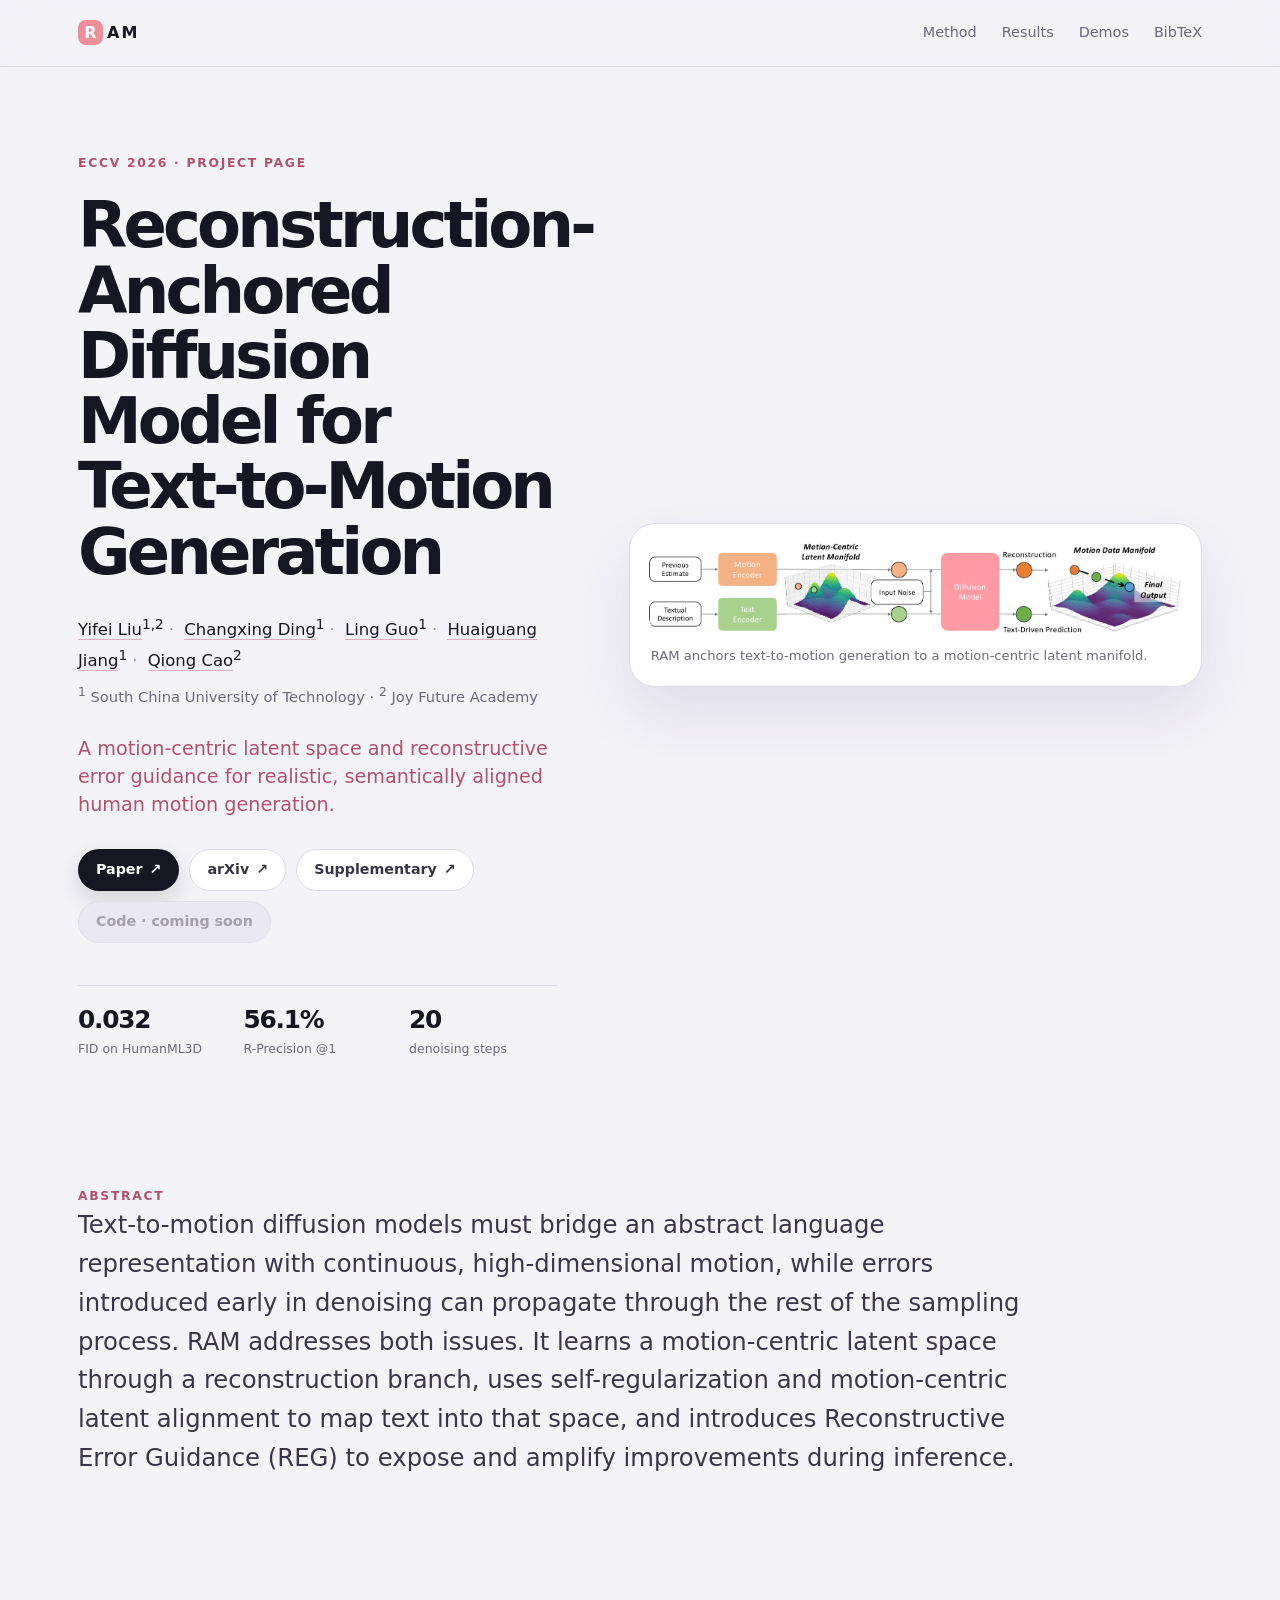
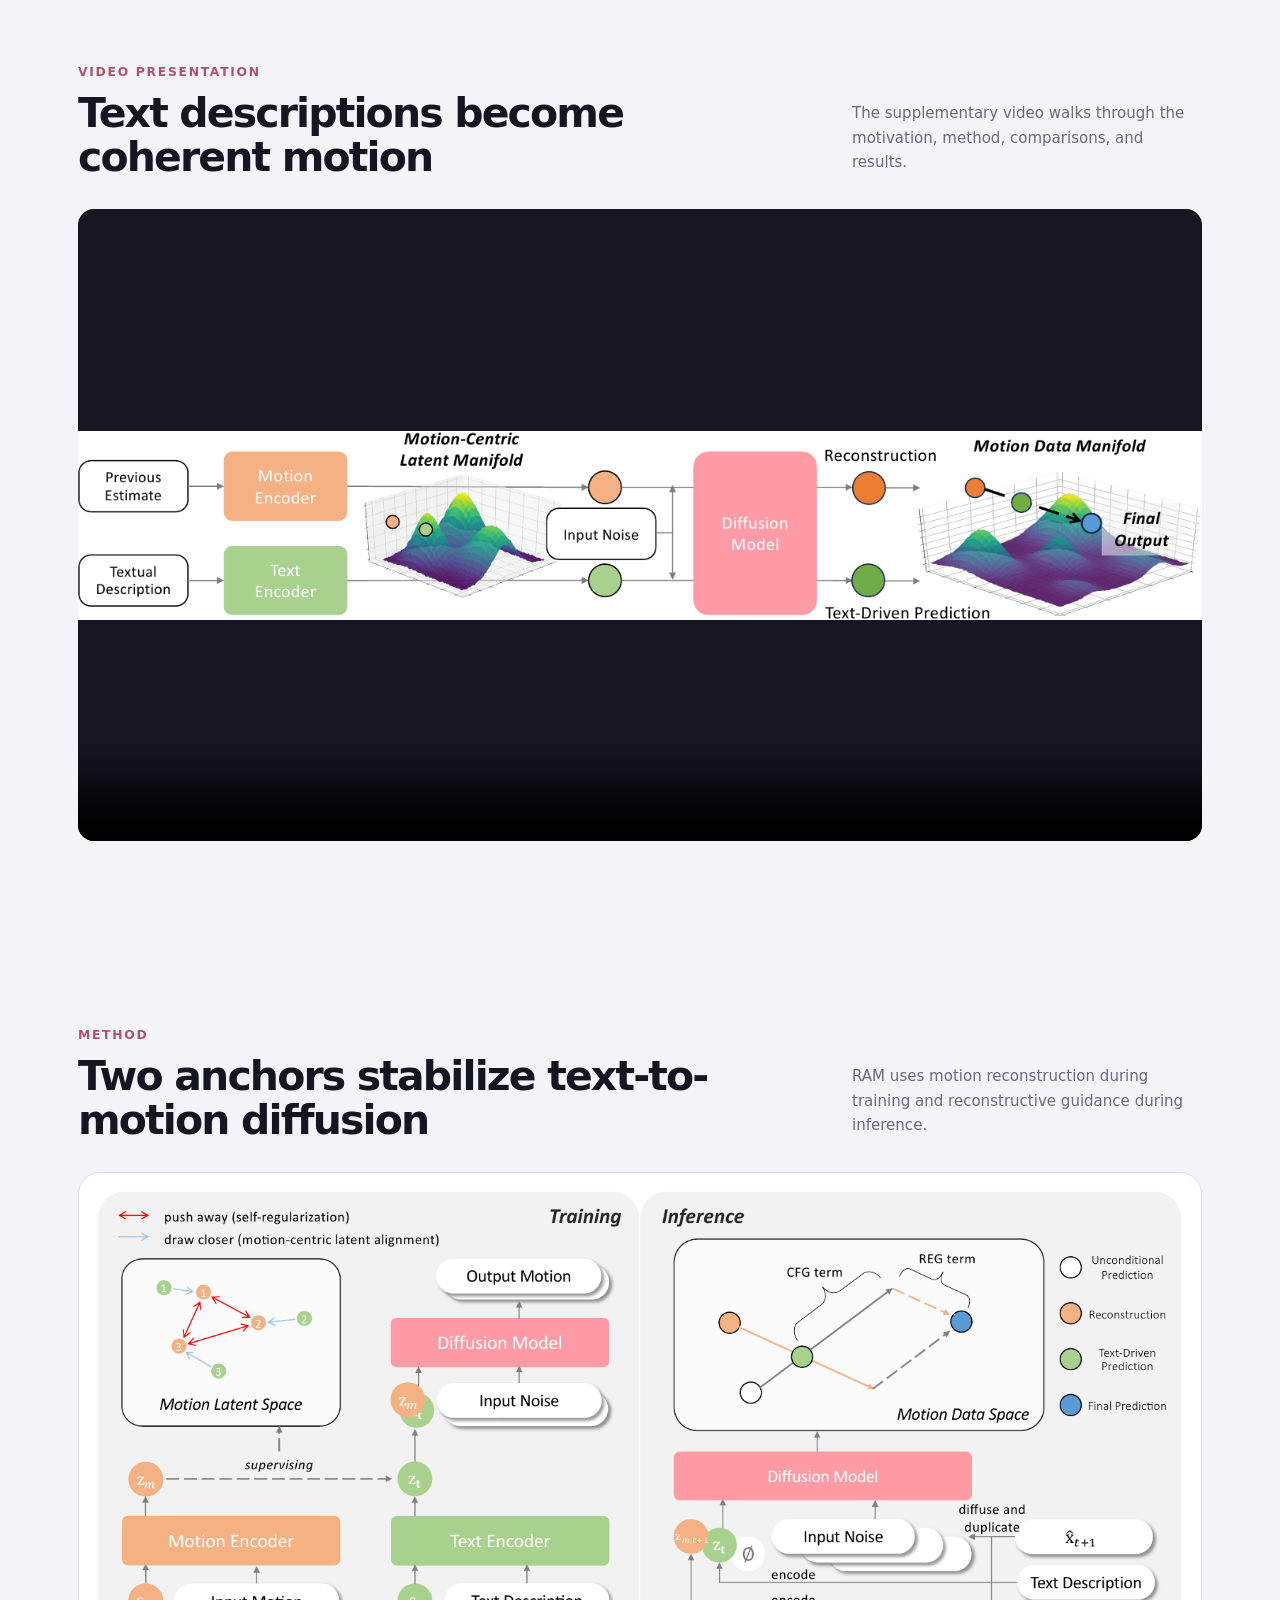
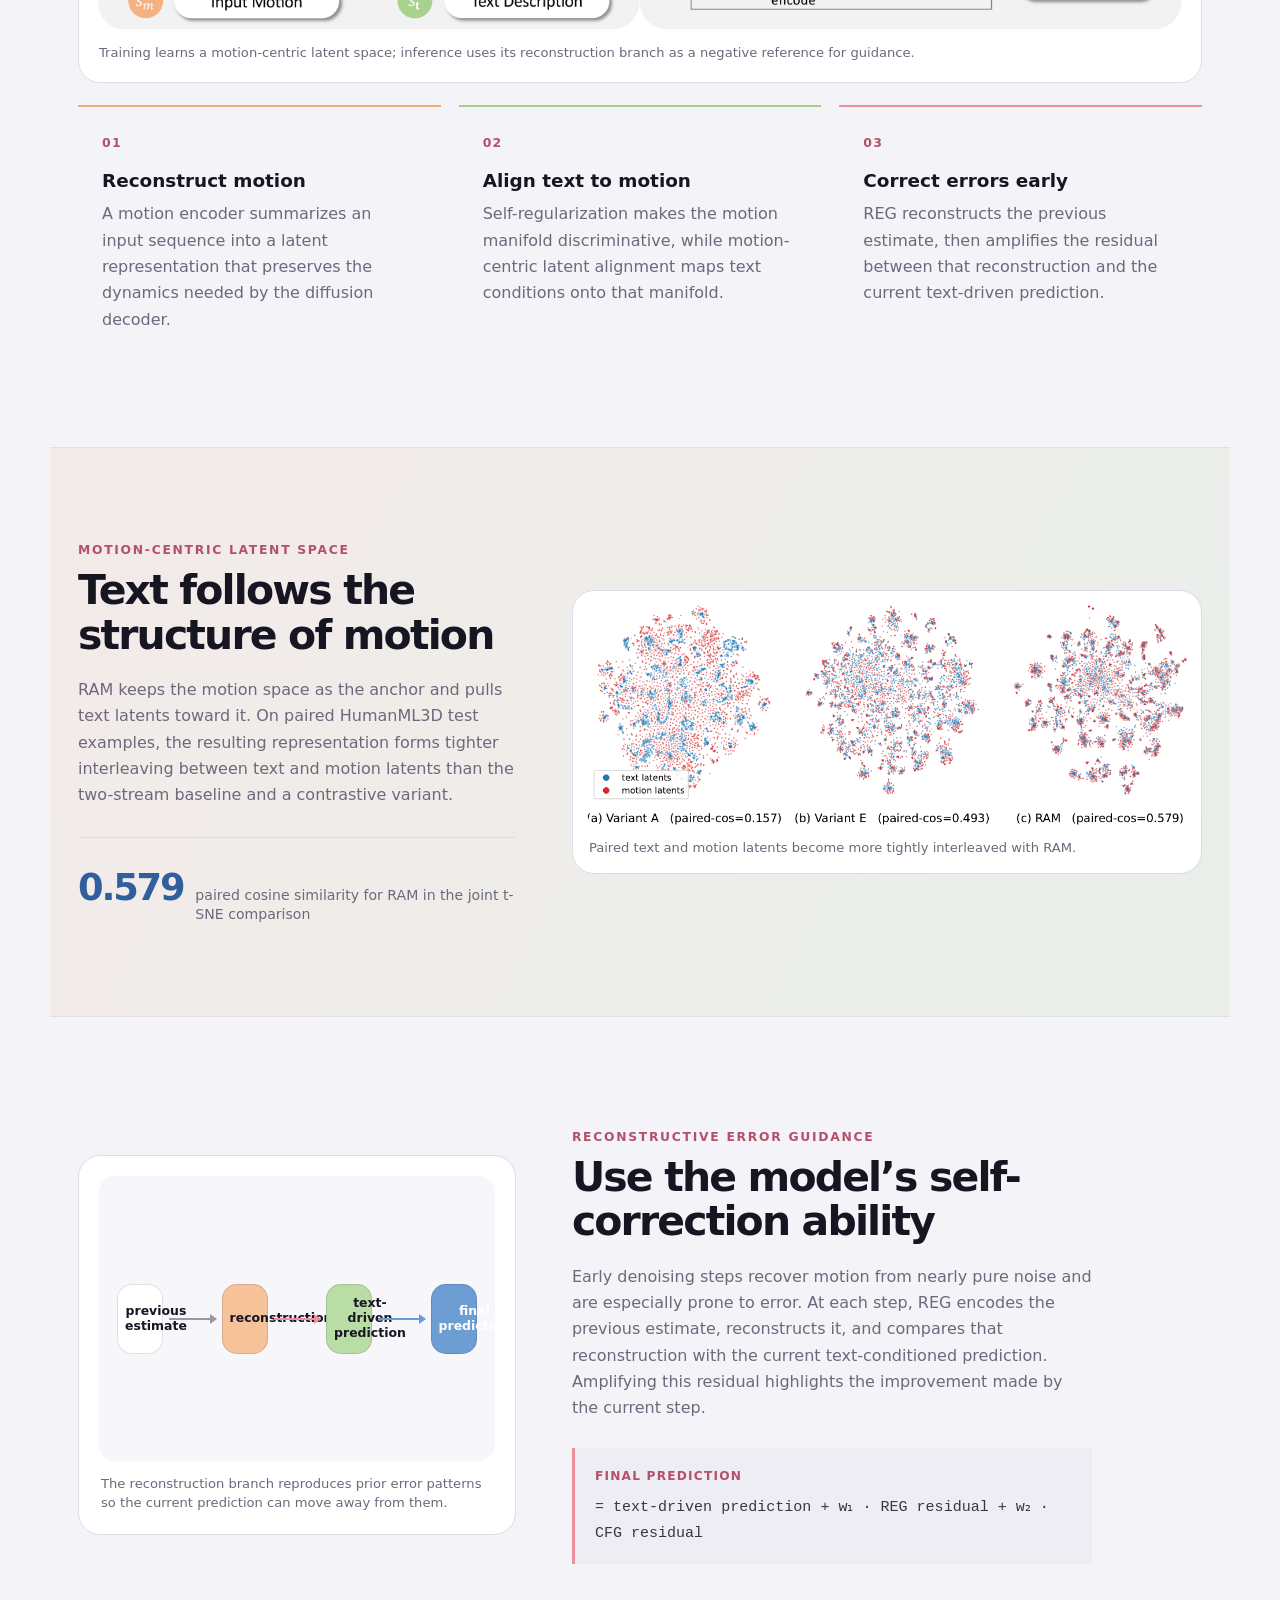
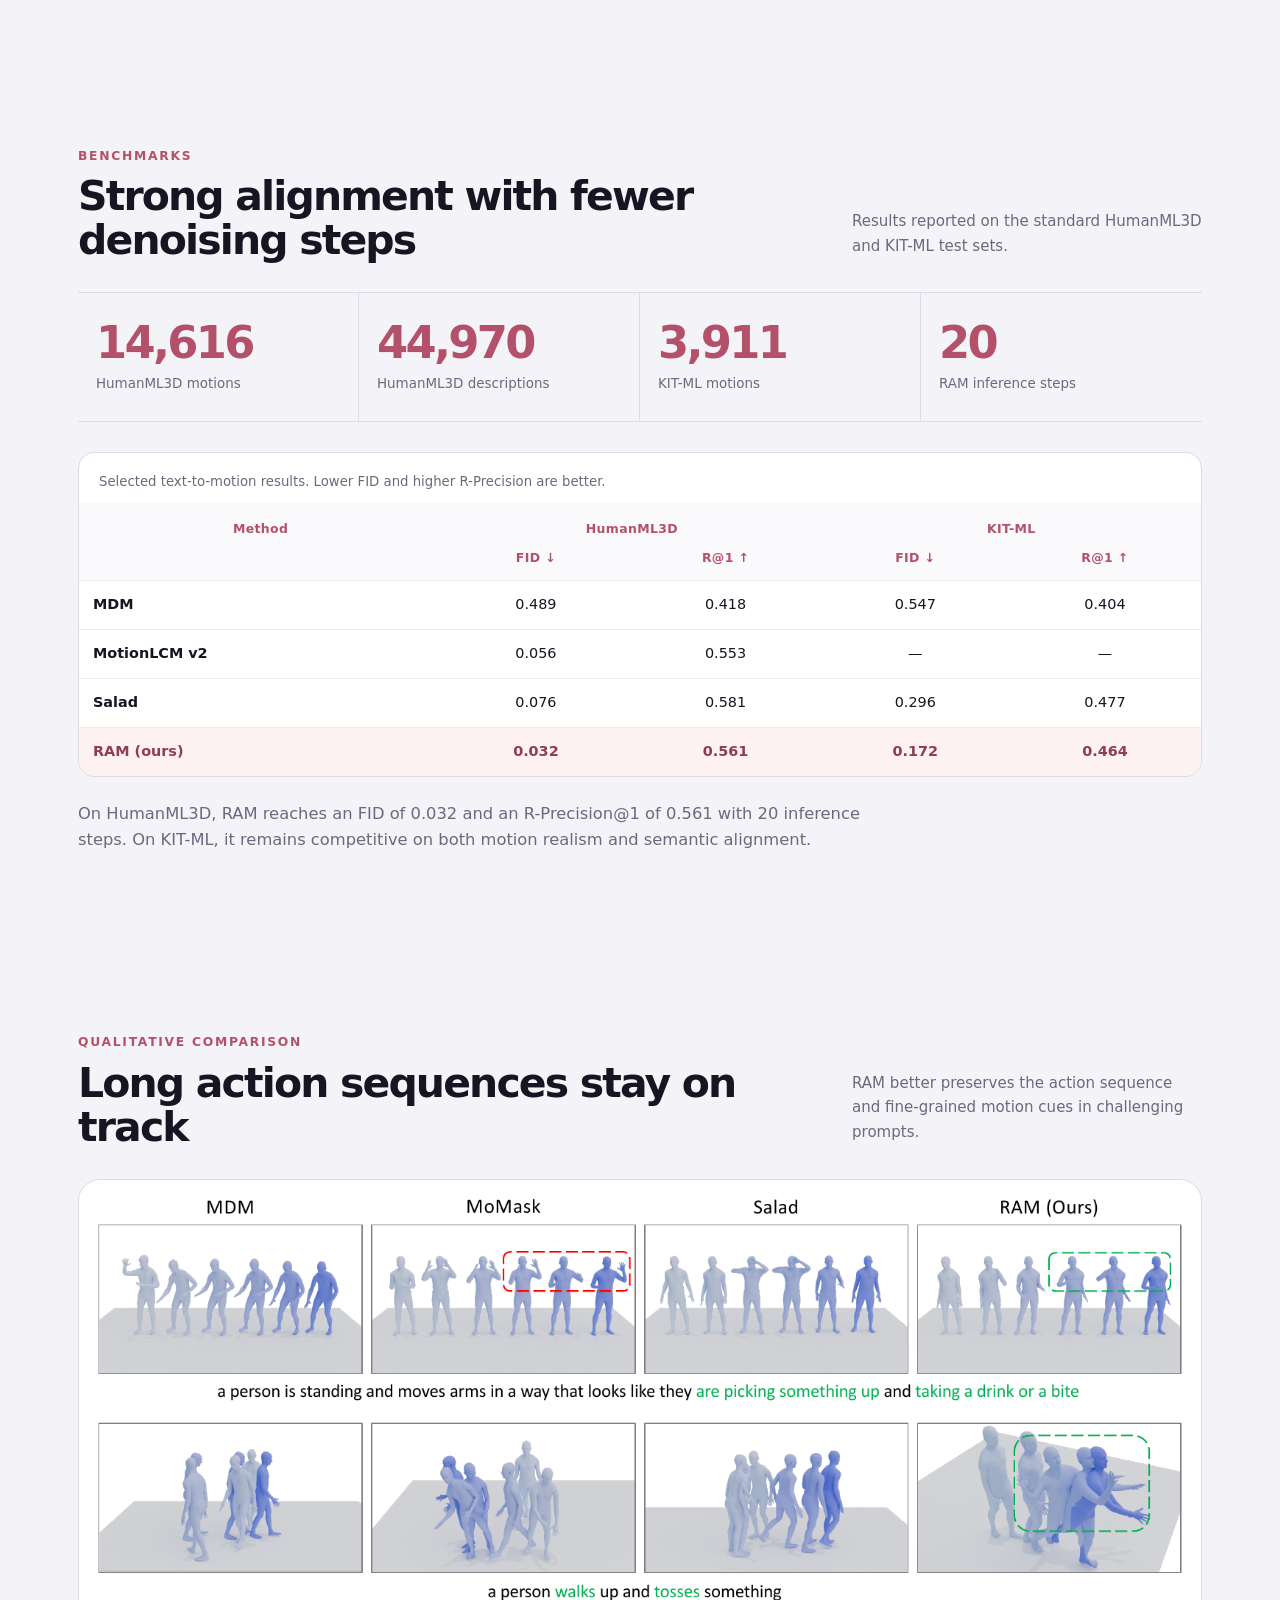
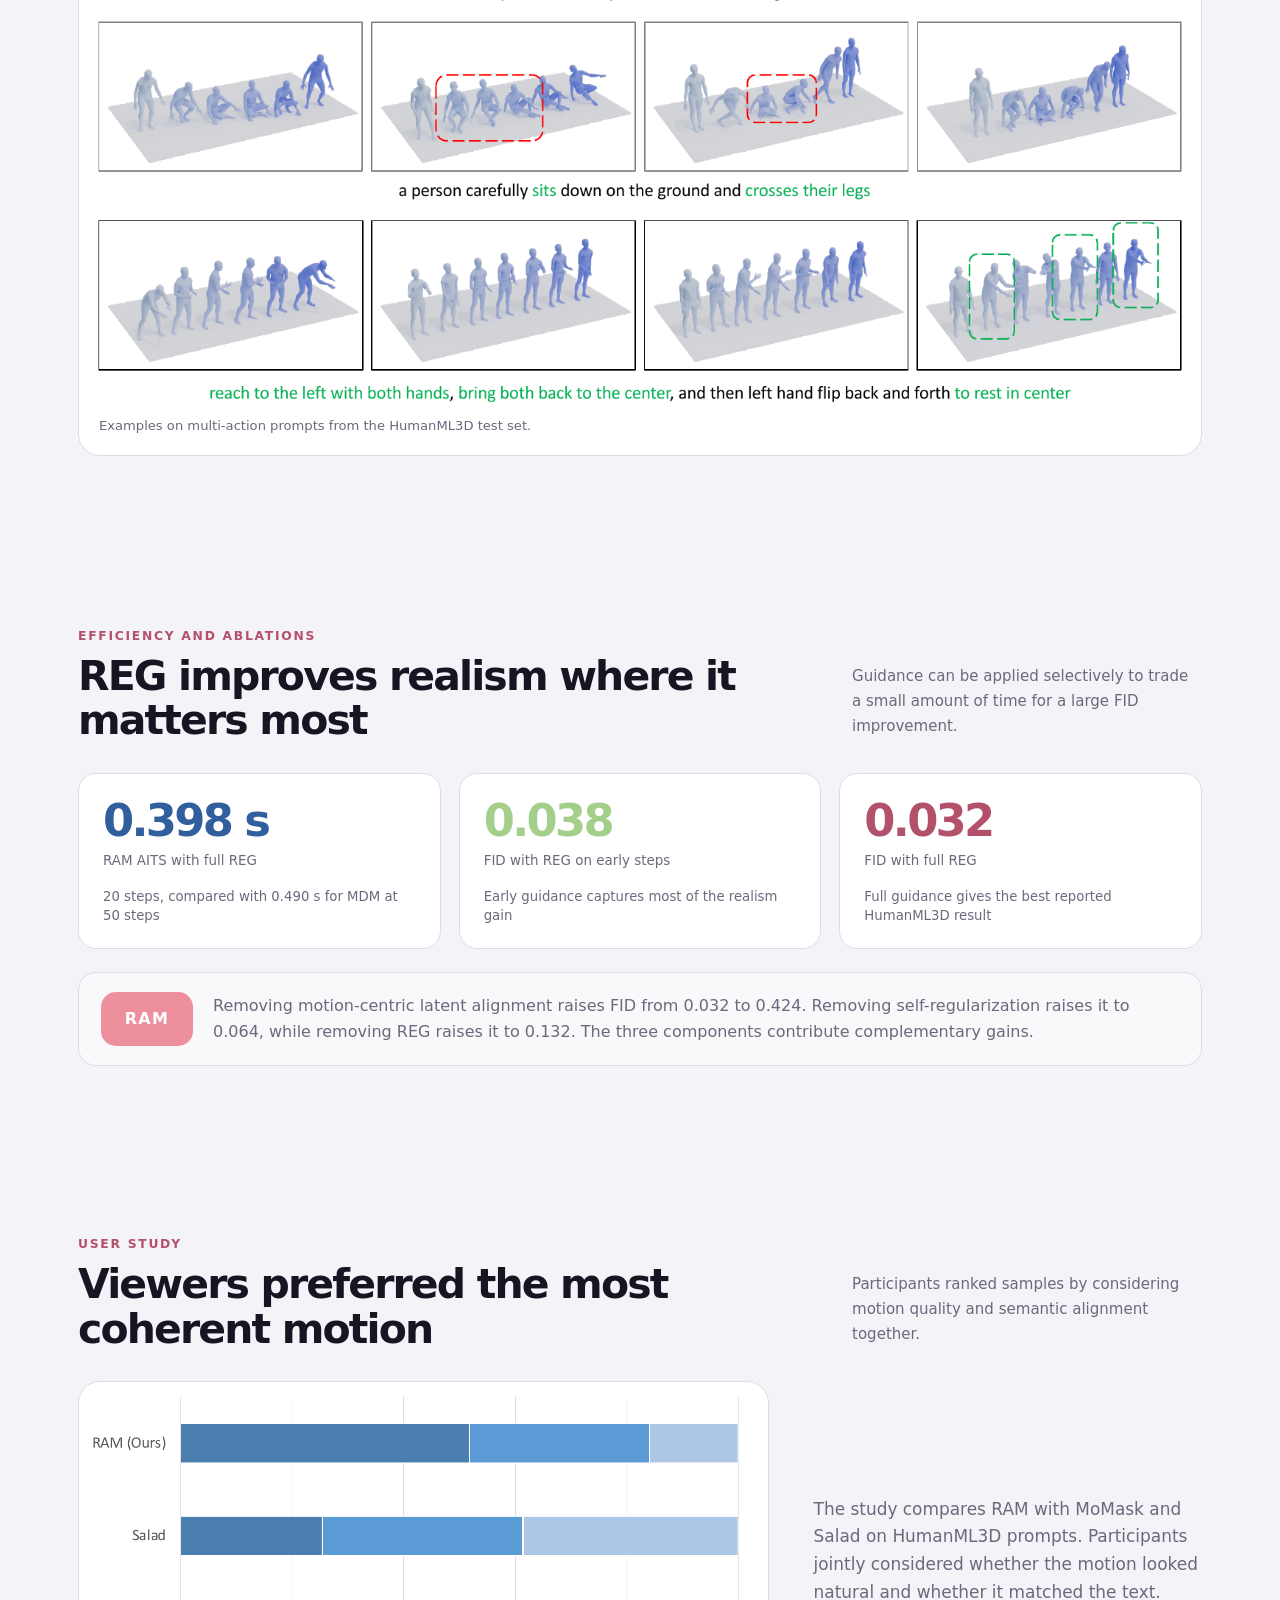
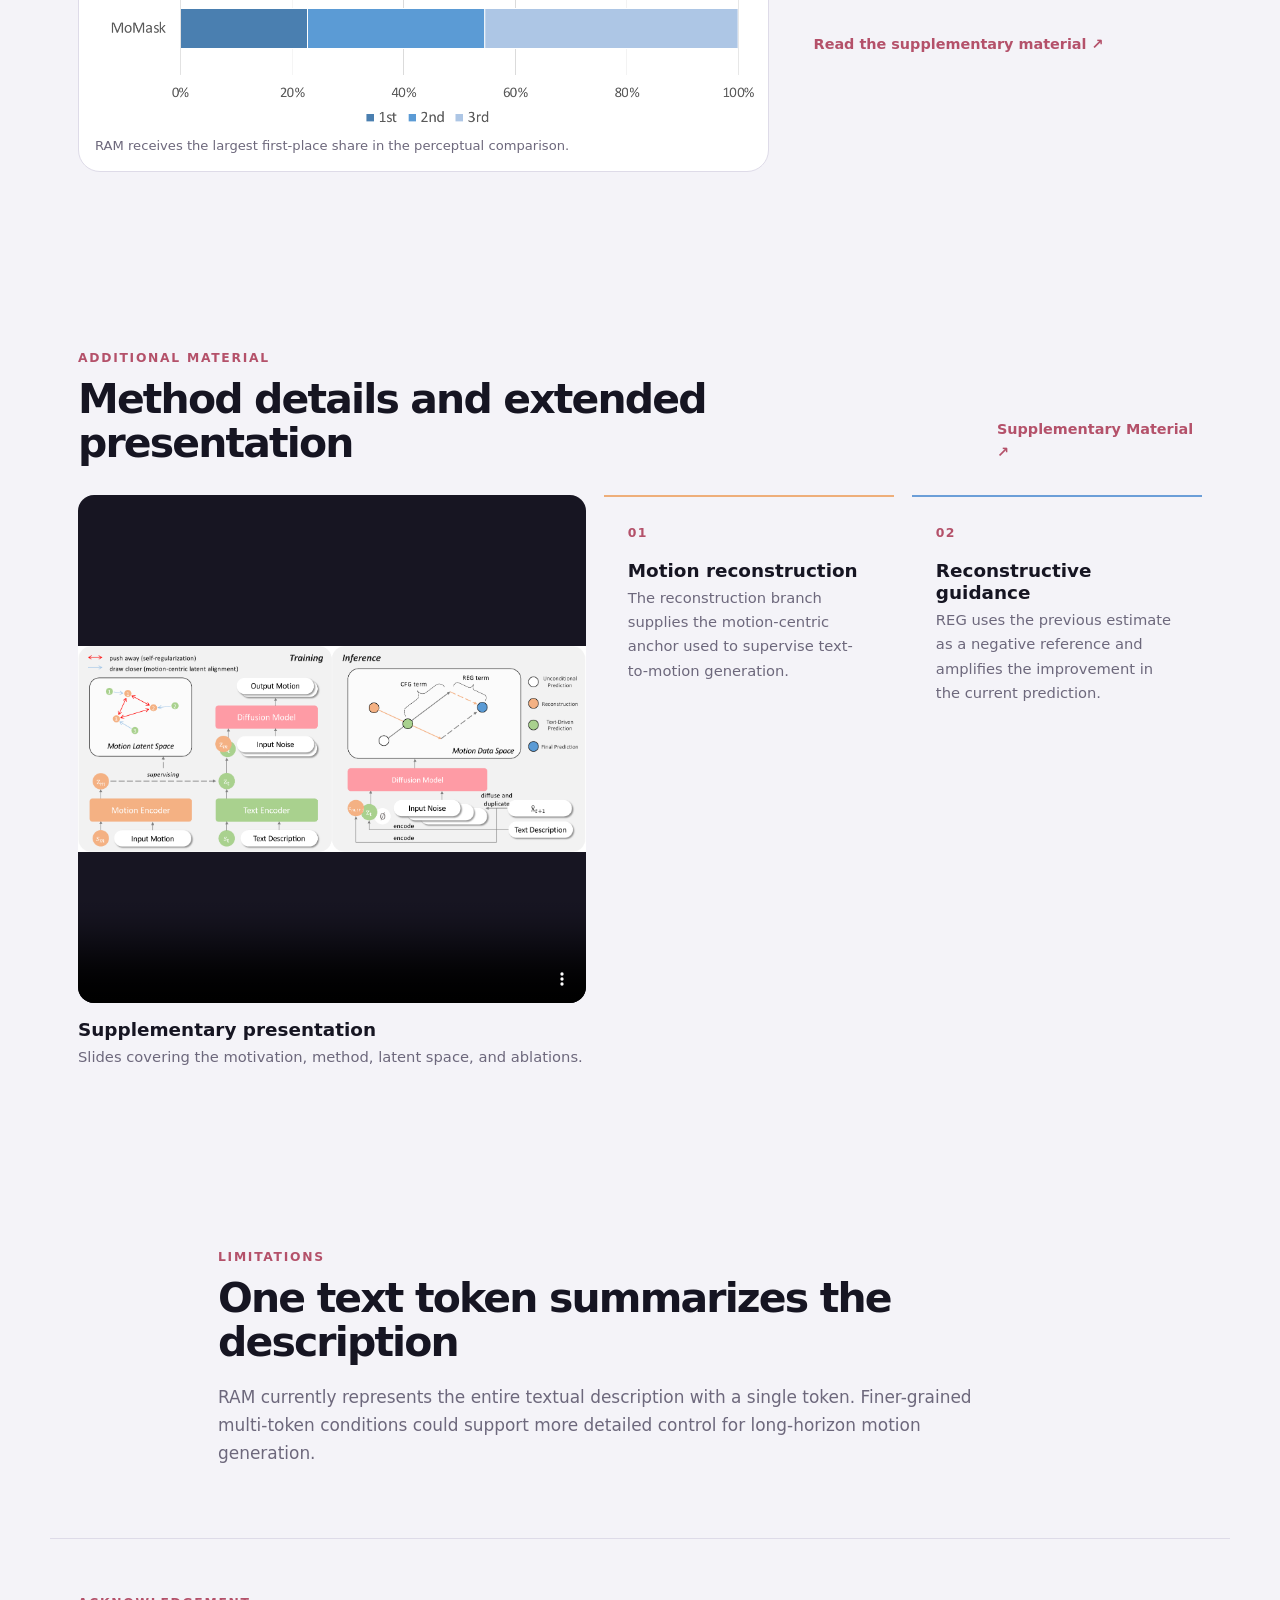
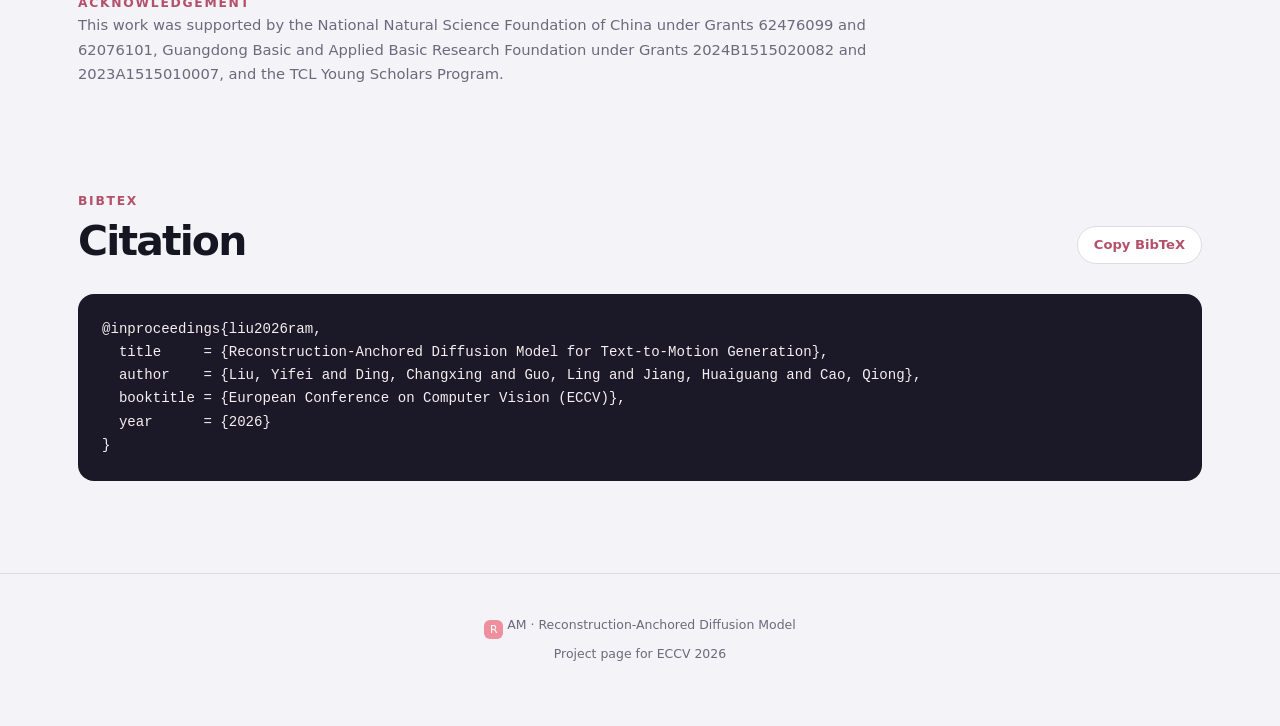
==== RAM/index.html @ aae45af5 "Add RAM project page" ====
<!doctype html>
<html lang="en">
  <head>
    <meta charset="UTF-8" />
    <meta name="viewport" content="width=device-width, initial-scale=1" />
    <meta name="theme-color" content="#f4f3f8" />
    <meta
      name="description"
      content="RAM is a reconstruction-anchored diffusion model for text-to-motion generation."
    />
    <link rel="canonical" href="https://feifeifeiliu.github.io/RAM/" />
    <title>RAM | Reconstruction-Anchored Diffusion Model</title>
    <link rel="stylesheet" href="styles.css" />
  </head>
  <body>
    <header class="site-nav" aria-label="Primary navigation">
      <div class="nav-inner">
        <a class="brand" href="#top" aria-label="RAM home"><span>R</span>AM</a>
        <nav class="nav-links">
          <a href="#method">Method</a>
          <a href="#results">Results</a>
          <a href="#demos">Demos</a>
          <a href="#bibtex">BibTeX</a>
        </nav>
      </div>
    </header>

    <main id="top">
      <section class="hero section-shell">
        <div class="hero-copy">
          <p class="eyebrow">ECCV 2026 · Project Page</p>
          <h1>Reconstruction-Anchored Diffusion Model for Text-to-Motion Generation</h1>
          <p class="authors">
            <a href="#authors">Yifei Liu</a><sup>1,2</sup><span>·</span>
            <a href="#authors">Changxing Ding</a><sup>1</sup><span>·</span>
            <a href="#authors">Ling Guo</a><sup>1</sup><span>·</span>
            <a href="#authors">Huaiguang Jiang</a><sup>1</sup><span>·</span>
            <a href="#authors">Qiong Cao</a><sup>2</sup>
          </p>
          <p class="affiliations" id="authors">
            <sup>1</sup> South China University of Technology · <sup>2</sup> Joy Future Academy
          </p>
          <p class="hero-summary">
            A motion-centric latent space and reconstructive error guidance for realistic,
            semantically aligned human motion generation.
          </p>
          <div class="hero-actions" aria-label="Project links">
            <a class="button button-primary" href="https://feifeifeiliu.github.io/RAM/assets/docs/paper.pdf" target="_blank" rel="noreferrer">Paper <span>↗</span></a>
            <a class="button button-secondary" href="https://arxiv.org/pdf/2601.14788" target="_blank" rel="noreferrer">arXiv <span>↗</span></a>
            <a class="button button-secondary" href="https://feifeifeiliu.github.io/RAM/assets/docs/supplementary.pdf" target="_blank" rel="noreferrer">Supplementary <span>↗</span></a>
            <span class="button button-muted" aria-disabled="true" title="The code repository will be added when the code is released">Code · coming soon</span>
          </div>
          <div class="hero-facts" aria-label="Headline results">
            <div><strong>0.032</strong><span>FID on HumanML3D</span></div>
            <div><strong>56.1%</strong><span>R-Precision @1</span></div>
            <div><strong>20</strong><span>denoising steps</span></div>
          </div>
        </div>
        <figure class="hero-figure">
          <img src="assets/images/teaser.png" alt="RAM uses motion and text encoders to guide a diffusion model toward a final motion output" />
          <figcaption>RAM anchors text-to-motion generation to a motion-centric latent manifold.</figcaption>
        </figure>
      </section>

      <section class="section-shell intro-section" id="abstract">
        <div class="section-kicker">Abstract</div>
        <p class="lead">
          Text-to-motion diffusion models must bridge an abstract language representation with
          continuous, high-dimensional motion, while errors introduced early in denoising can
          propagate through the rest of the sampling process. RAM addresses both issues. It learns
          a motion-centric latent space through a reconstruction branch, uses self-regularization
          and motion-centric latent alignment to map text into that space, and introduces
          Reconstructive Error Guidance (REG) to expose and amplify improvements during inference.
        </p>
      </section>

      <section class="section-shell media-section" id="demos">
        <div class="section-heading">
          <div>
            <div class="section-kicker">Video Presentation</div>
            <h2>Text descriptions become coherent motion</h2>
          </div>
          <p class="section-note">The supplementary video walks through the motivation, method, comparisons, and results.</p>
        </div>
        <div class="video-frame video-frame-wide">
          <video controls playsinline preload="metadata" poster="assets/images/teaser.png">
            <source src="assets/videos/demo.mp4" type="video/mp4" />
            Your browser does not support the video tag.
          </video>
        </div>
      </section>

      <section class="section-shell" id="method">
        <div class="section-heading">
          <div>
            <div class="section-kicker">Method</div>
            <h2>Two anchors stabilize text-to-motion diffusion</h2>
          </div>
          <p class="section-note">RAM uses motion reconstruction during training and reconstructive guidance during inference.</p>
        </div>
        <figure class="figure-card figure-card-large">
          <img src="assets/images/framework.png" alt="RAM training and inference framework with motion-centric latent alignment and REG" loading="lazy" />
          <figcaption>Training learns a motion-centric latent space; inference uses its reconstruction branch as a negative reference for guidance.</figcaption>
        </figure>
        <div class="method-grid">
          <article>
            <span class="method-number">01</span>
            <h3>Reconstruct motion</h3>
            <p>A motion encoder summarizes an input sequence into a latent representation that preserves the dynamics needed by the diffusion decoder.</p>
          </article>
          <article>
            <span class="method-number">02</span>
            <h3>Align text to motion</h3>
            <p>Self-regularization makes the motion manifold discriminative, while motion-centric latent alignment maps text conditions onto that manifold.</p>
          </article>
          <article>
            <span class="method-number">03</span>
            <h3>Correct errors early</h3>
            <p>REG reconstructs the previous estimate, then amplifies the residual between that reconstruction and the current text-driven prediction.</p>
          </article>
        </div>
      </section>

      <section class="section-shell split-section accent-section">
        <div class="split-copy">
          <div class="section-kicker">Motion-centric latent space</div>
          <h2>Text follows the structure of motion</h2>
          <p>
            RAM keeps the motion space as the anchor and pulls text latents toward it. On paired
            HumanML3D test examples, the resulting representation forms tighter interleaving
            between text and motion latents than the two-stream baseline and a contrastive variant.
          </p>
          <div class="metric-callout"><strong>0.579</strong><span>paired cosine similarity for RAM in the joint t-SNE comparison</span></div>
        </div>
        <figure class="figure-card">
          <img src="assets/images/tsne.png" alt="Joint t-SNE comparison of paired text and motion latents for three variants" loading="lazy" />
          <figcaption>Paired text and motion latents become more tightly interleaved with RAM.</figcaption>
        </figure>
      </section>

      <section class="section-shell split-section reg-section">
        <figure class="figure-card reg-card">
          <div class="reg-visual" aria-label="REG residual guidance diagram">
            <div class="reg-node node-white">previous<br />estimate</div>
            <div class="reg-line line-gray"></div>
            <div class="reg-node node-orange">reconstruction</div>
            <div class="reg-line line-coral"></div>
            <div class="reg-node node-green">text-driven<br />prediction</div>
            <div class="reg-line line-blue"></div>
            <div class="reg-node node-blue">final<br />prediction</div>
          </div>
          <figcaption>The reconstruction branch reproduces prior error patterns so the current prediction can move away from them.</figcaption>
        </figure>
        <div class="split-copy">
          <div class="section-kicker">Reconstructive Error Guidance</div>
          <h2>Use the model’s self-correction ability</h2>
          <p>
            Early denoising steps recover motion from nearly pure noise and are especially prone to
            error. At each step, REG encodes the previous estimate, reconstructs it, and compares
            that reconstruction with the current text-conditioned prediction. Amplifying this
            residual highlights the improvement made by the current step.
          </p>
          <div class="formula-box">
            <span>final prediction</span>
            <code>= text-driven prediction + w₁ · REG residual + w₂ · CFG residual</code>
          </div>
        </div>
      </section>

      <section class="section-shell benchmark-section" id="results">
        <div class="section-heading">
          <div>
            <div class="section-kicker">Benchmarks</div>
            <h2>Strong alignment with fewer denoising steps</h2>
          </div>
          <p class="section-note">Results reported on the standard HumanML3D and KIT-ML test sets.</p>
        </div>
        <div class="benchmark-strip">
          <div><strong>14,616</strong><span>HumanML3D motions</span></div>
          <div><strong>44,970</strong><span>HumanML3D descriptions</span></div>
          <div><strong>3,911</strong><span>KIT-ML motions</span></div>
          <div><strong>20</strong><span>RAM inference steps</span></div>
        </div>
        <div class="table-wrap">
          <table>
            <caption>Selected text-to-motion results. Lower FID and higher R-Precision are better.</caption>
            <thead>
              <tr><th>Method</th><th colspan="2">HumanML3D</th><th colspan="2">KIT-ML</th></tr>
              <tr><th></th><th>FID ↓</th><th>R@1 ↑</th><th>FID ↓</th><th>R@1 ↑</th></tr>
            </thead>
            <tbody>
              <tr><th>MDM</th><td>0.489</td><td>0.418</td><td>0.547</td><td>0.404</td></tr>
              <tr><th>MotionLCM v2</th><td>0.056</td><td>0.553</td><td>—</td><td>—</td></tr>
              <tr><th>Salad</th><td>0.076</td><td>0.581</td><td>0.296</td><td>0.477</td></tr>
              <tr class="ours"><th>RAM (ours)</th><td><strong>0.032</strong></td><td><strong>0.561</strong></td><td><strong>0.172</strong></td><td><strong>0.464</strong></td></tr>
            </tbody>
          </table>
        </div>
        <p class="benchmark-copy">
          On HumanML3D, RAM reaches an FID of 0.032 and an R-Precision@1 of 0.561 with 20
          inference steps. On KIT-ML, it remains competitive on both motion realism and semantic alignment.
        </p>
      </section>

      <section class="section-shell result-section">
        <div class="section-heading">
          <div>
            <div class="section-kicker">Qualitative comparison</div>
            <h2>Long action sequences stay on track</h2>
          </div>
          <p class="section-note">RAM better preserves the action sequence and fine-grained motion cues in challenging prompts.</p>
        </div>
        <figure class="figure-card figure-card-large">
          <img src="assets/images/qualitative.png" alt="Qualitative comparison of MDM, MoMask, Salad, and RAM across four text prompts" loading="lazy" />
          <figcaption>Examples on multi-action prompts from the HumanML3D test set.</figcaption>
        </figure>
      </section>

      <section class="section-shell efficiency-section">
        <div class="section-heading">
          <div>
            <div class="section-kicker">Efficiency and ablations</div>
            <h2>REG improves realism where it matters most</h2>
          </div>
          <p class="section-note">Guidance can be applied selectively to trade a small amount of time for a large FID improvement.</p>
        </div>
        <div class="efficiency-grid">
          <article class="efficiency-card"><strong>0.398 s</strong><span>RAM AITS with full REG</span><small>20 steps, compared with 0.490 s for MDM at 50 steps</small></article>
          <article class="efficiency-card"><strong>0.038</strong><span>FID with REG on early steps</span><small>Early guidance captures most of the realism gain</small></article>
          <article class="efficiency-card"><strong>0.032</strong><span>FID with full REG</span><small>Full guidance gives the best reported HumanML3D result</small></article>
        </div>
        <div class="ablation-note">
          <span class="note-mark">RAM</span>
          <p>Removing motion-centric latent alignment raises FID from 0.032 to 0.424. Removing self-regularization raises it to 0.064, while removing REG raises it to 0.132. The three components contribute complementary gains.</p>
        </div>
      </section>

      <section class="section-shell study-section">
        <div class="section-heading">
          <div>
            <div class="section-kicker">User study</div>
            <h2>Viewers preferred the most coherent motion</h2>
          </div>
          <p class="section-note">Participants ranked samples by considering motion quality and semantic alignment together.</p>
        </div>
        <div class="study-layout">
          <figure class="figure-card study-figure">
            <img src="assets/images/user-study.png" alt="User study ranking distribution for RAM, Salad, and MoMask" loading="lazy" />
            <figcaption>RAM receives the largest first-place share in the perceptual comparison.</figcaption>
          </figure>
          <div class="study-copy">
            <p>
              The study compares RAM with MoMask and Salad on HumanML3D prompts. Participants
              jointly considered whether the motion looked natural and whether it matched the text.
            </p>
            <a class="text-link" href="https://feifeifeiliu.github.io/RAM/assets/docs/supplementary.pdf" target="_blank" rel="noreferrer">Read the supplementary material ↗</a>
          </div>
        </div>
      </section>

      <section class="section-shell gallery-section">
        <div class="section-heading">
          <div>
            <div class="section-kicker">Additional material</div>
            <h2>Method details and extended presentation</h2>
          </div>
          <a class="text-link" href="https://feifeifeiliu.github.io/RAM/assets/docs/supplementary.pdf" target="_blank" rel="noreferrer">Supplementary Material ↗</a>
        </div>
        <div class="video-gallery">
          <article class="gallery-item">
            <div class="video-frame"><video controls playsinline preload="none" poster="assets/images/framework.png"><source src="assets/videos/supplementary-presentation.mp4" type="video/mp4" /></video></div>
            <h3>Supplementary presentation</h3>
            <p>Slides covering the motivation, method, latent space, and ablations.</p>
          </article>
          <article class="gallery-item gallery-copy-card">
            <div class="gallery-icon">01</div>
            <h3>Motion reconstruction</h3>
            <p>The reconstruction branch supplies the motion-centric anchor used to supervise text-to-motion generation.</p>
          </article>
          <article class="gallery-item gallery-copy-card">
            <div class="gallery-icon">02</div>
            <h3>Reconstructive guidance</h3>
            <p>REG uses the previous estimate as a negative reference and amplifies the improvement in the current prediction.</p>
          </article>
        </div>
      </section>

      <section class="section-shell limitations-section">
        <div class="section-kicker">Limitations</div>
        <h2>One text token summarizes the description</h2>
        <p>
          RAM currently represents the entire textual description with a single token. Finer-grained
          multi-token conditions could support more detailed control for long-horizon motion generation.
        </p>
      </section>

      <section class="section-shell ack-section">
        <div class="section-kicker">Acknowledgement</div>
        <p>
          This work was supported by the National Natural Science Foundation of China under Grants
          62476099 and 62076101, Guangdong Basic and Applied Basic Research Foundation under Grants
          2024B1515020082 and 2023A1515010007, and the TCL Young Scholars Program.
        </p>
      </section>

      <section class="section-shell bibtex-section" id="bibtex">
        <div class="section-heading">
          <div>
            <div class="section-kicker">BibTeX</div>
            <h2>Citation</h2>
          </div>
          <button class="copy-button" type="button" data-copy-target="bibtex-code">Copy BibTeX</button>
        </div>
        <pre id="bibtex-code"><code>@inproceedings{liu2026ram,
  title     = {Reconstruction-Anchored Diffusion Model for Text-to-Motion Generation},
  author    = {Liu, Yifei and Ding, Changxing and Guo, Ling and Jiang, Huaiguang and Cao, Qiong},
  booktitle = {European Conference on Computer Vision (ECCV)},
  year      = {2026}
}</code></pre>
      </section>
    </main>

    <footer class="site-footer">
      <p><span class="footer-mark">R</span>AM · Reconstruction-Anchored Diffusion Model</p>
      <p>Project page for ECCV 2026</p>
    </footer>
    <script src="script.js"></script>
  </body>
</html>
---- RAM/styles.css ----
:root {
  --ink: #161522;
  --ink-soft: #383646;
  --muted: #6d687c;
  --line: #dedbe8;
  --surface: #ffffff;
  --canvas: #f4f3f8;
  --pink: #ed8f9c;
  --pink-dark: #b4516a;
  --orange: #eeae7a;
  --green: #a4cf8a;
  --blue: #6b9ed8;
  --blue-dark: #315e9c;
  --max: 1180px;
  font-family: Inter, ui-sans-serif, system-ui, -apple-system, BlinkMacSystemFont, "Segoe UI", sans-serif;
  color: var(--ink);
  background: var(--canvas);
  font-synthesis: none;
  text-rendering: optimizeLegibility;
}

* { box-sizing: border-box; }
html { scroll-behavior: smooth; }
body { margin: 0; background: var(--canvas); line-height: 1.65; }
img, video { display: block; max-width: 100%; }
a { color: inherit; }

.site-nav { position: sticky; top: 0; z-index: 10; background: rgba(244, 243, 248, 0.93); border-bottom: 1px solid rgba(222, 219, 232, 0.9); backdrop-filter: blur(16px); }
.nav-inner { max-width: var(--max); margin: 0 auto; padding: 0 28px; height: 66px; display: flex; align-items: center; justify-content: space-between; }
.brand { text-decoration: none; font-weight: 900; letter-spacing: 0.13em; font-size: 1rem; }
.brand span, .footer-mark { display: inline-grid; place-items: center; width: 25px; height: 25px; margin-right: 4px; border-radius: 8px; color: #fff; background: var(--pink); letter-spacing: 0; }
.nav-links { display: flex; gap: 25px; font-size: 0.9rem; color: var(--muted); }
.nav-links a { text-decoration: none; }
.nav-links a:hover, .text-link:hover { color: var(--pink-dark); }

.section-shell { max-width: var(--max); margin: 0 auto; padding: 92px 28px; }
.hero { min-height: 720px; padding-top: 86px; display: grid; grid-template-columns: minmax(0, 0.91fr) minmax(0, 1.09fr); gap: 72px; align-items: center; }
.hero-copy { max-width: 580px; }
.eyebrow, .section-kicker { color: var(--pink-dark); font-size: 0.77rem; font-weight: 850; letter-spacing: 0.14em; text-transform: uppercase; }
.eyebrow { margin: 0 0 20px; }
h1, h2, h3, p { margin-top: 0; }
h1 { font-size: clamp(2.8rem, 5vw, 5.15rem); line-height: 1.02; letter-spacing: -0.06em; margin-bottom: 28px; }
h2 { font-size: clamp(2rem, 3.2vw, 3.1rem); line-height: 1.08; letter-spacing: -0.045em; margin: 8px 0 20px; }
h3 { font-size: 1.15rem; line-height: 1.2; margin-bottom: 9px; }
.authors { font-size: 1.03rem; margin-bottom: 8px; }
.authors a { text-decoration: none; border-bottom: 1px solid rgba(180, 81, 106, 0.42); }
.authors span { color: #9e99aa; margin: 0 5px; }
.affiliations { color: var(--muted); font-size: 0.92rem; margin-bottom: 26px; }
.hero-summary { font-size: 1.2rem; line-height: 1.45; color: var(--pink-dark); max-width: 490px; margin-bottom: 30px; }
.hero-actions { display: flex; flex-wrap: wrap; gap: 10px; }
.button { display: inline-flex; align-items: center; justify-content: center; gap: 7px; min-height: 42px; padding: 0 17px; border-radius: 999px; font-size: 0.89rem; font-weight: 760; text-decoration: none; border: 1px solid transparent; }
.button-primary { color: #fff; background: var(--ink); box-shadow: 0 9px 22px rgba(22, 21, 34, 0.15); }
.button-primary:hover { background: var(--pink-dark); }
.button-secondary { color: var(--ink-soft); background: var(--surface); border-color: var(--line); }
.button-secondary:hover { border-color: var(--pink); color: var(--pink-dark); }
.button-muted { color: #a39fac; background: #eae8f0; border-color: #e2dfe9; cursor: default; }
.hero-facts { display: grid; grid-template-columns: repeat(3, 1fr); gap: 18px; margin-top: 42px; padding-top: 22px; border-top: 1px solid var(--line); }
.hero-facts strong { display: block; color: var(--ink); font-size: 1.55rem; letter-spacing: -0.05em; line-height: 1; }
.hero-facts span { display: block; margin-top: 8px; color: var(--muted); font-size: 0.78rem; line-height: 1.35; }
.hero-figure { margin: 0; padding: 19px; background: var(--surface); border: 1px solid var(--line); border-radius: 26px; box-shadow: 0 26px 65px rgba(38, 31, 65, 0.10); }
.hero-figure img { width: 100%; border-radius: 16px; background: #fff; }
figcaption { color: var(--muted); font-size: 0.82rem; line-height: 1.45; padding: 13px 2px 2px; }

.intro-section { padding-top: 36px; padding-bottom: 90px; }
.lead { max-width: 970px; font-size: clamp(1.22rem, 2vw, 1.52rem); line-height: 1.6; color: #3a3548; }
.section-heading { display: flex; align-items: end; justify-content: space-between; gap: 40px; margin-bottom: 30px; }
.section-heading h2 { margin-bottom: 0; }
.section-note { max-width: 350px; color: var(--muted); font-size: 0.94rem; margin-bottom: 4px; }
.figure-card { margin: 0; padding: 14px; background: var(--surface); border: 1px solid var(--line); border-radius: 22px; }
.figure-card img { width: 100%; border-radius: 12px; background: #fff; }
.figure-card-large { padding: 18px; }
.figure-card-large img { border-radius: 14px; }
.media-section { padding-top: 70px; }
.video-frame { overflow: hidden; border-radius: 16px; background: #171522; }
.video-frame video { width: 100%; aspect-ratio: 1 / 1; object-fit: contain; background: #171522; }
.video-frame-wide video { aspect-ratio: 16 / 9; }

.method-grid { display: grid; grid-template-columns: repeat(3, 1fr); gap: 18px; margin-top: 22px; }
.method-grid article { padding: 26px 24px 22px; border-top: 2px solid var(--line); }
.method-grid article:nth-child(1) { border-color: var(--orange); }
.method-grid article:nth-child(2) { border-color: var(--green); }
.method-grid article:nth-child(3) { border-color: var(--pink); }
.method-number { display: block; color: var(--pink-dark); font-size: 0.78rem; font-weight: 850; letter-spacing: 0.1em; margin-bottom: 16px; }
.method-grid p, .split-copy p, .benchmark-copy, .limitations-section p, .ack-section p, .study-copy p { color: var(--muted); margin-bottom: 0; }

.split-section { display: grid; grid-template-columns: minmax(0, 0.82fr) minmax(0, 1.18fr); gap: 56px; align-items: center; }
.split-copy { max-width: 520px; }
.split-copy h2 { max-width: 520px; }
.accent-section { background: linear-gradient(120deg, rgba(238, 174, 122, 0.12), rgba(164, 207, 138, 0.13)); border-top: 1px solid rgba(222, 219, 232, 0.78); border-bottom: 1px solid rgba(222, 219, 232, 0.78); }
.metric-callout { display: flex; align-items: baseline; gap: 12px; margin-top: 28px; padding-top: 20px; border-top: 1px solid var(--line); }
.metric-callout strong { color: var(--blue-dark); font-size: 2.3rem; letter-spacing: -0.06em; }
.metric-callout span { color: var(--muted); font-size: 0.88rem; line-height: 1.35; }
.reg-section { padding-top: 110px; padding-bottom: 110px; }
.reg-card { padding: 20px; }
.reg-visual { min-height: 285px; display: grid; grid-template-columns: repeat(7, minmax(0, 1fr)); align-items: center; gap: 6px; padding: 28px 18px; border-radius: 16px; background: #f7f6fa; }
.reg-node { min-height: 70px; display: grid; place-items: center; text-align: center; padding: 7px; border: 1px solid rgba(22, 21, 34, 0.13); border-radius: 15px; font-size: 0.78rem; line-height: 1.2; font-weight: 750; }
.node-white { background: #fff; }
.node-orange { background: #f5c29a; }
.node-green { background: #b9dda4; }
.node-blue { color: #fff; background: #6c9ed4; }
.reg-line { height: 2px; position: relative; }
.reg-line::after { content: ""; position: absolute; top: -4px; right: -1px; border-top: 5px solid transparent; border-bottom: 5px solid transparent; border-left: 7px solid currentColor; }
.line-gray { background: #9a96a3; color: #9a96a3; }
.line-coral { background: var(--pink); color: var(--pink); }
.line-blue { background: var(--blue); color: var(--blue); }
.formula-box { margin-top: 26px; padding: 18px 20px; border-left: 3px solid var(--pink); background: #efedf4; color: var(--ink-soft); }
.formula-box span { display: block; color: var(--pink-dark); font-size: 0.76rem; font-weight: 850; letter-spacing: 0.1em; text-transform: uppercase; margin-bottom: 7px; }
.formula-box code { font: 0.94rem/1.5 ui-monospace, SFMono-Regular, Menlo, Consolas, monospace; }

.benchmark-section { padding-top: 72px; }
.benchmark-strip { display: grid; grid-template-columns: repeat(4, 1fr); border-top: 1px solid var(--line); border-bottom: 1px solid var(--line); margin-bottom: 30px; }
.benchmark-strip div { padding: 28px 18px; border-right: 1px solid var(--line); }
.benchmark-strip div:last-child { border-right: 0; }
.benchmark-strip strong, .efficiency-card strong { display: block; font-size: clamp(1.9rem, 3.5vw, 3.1rem); line-height: 1; letter-spacing: -0.06em; color: var(--pink-dark); }
.benchmark-strip span, .efficiency-card span { display: block; margin-top: 9px; color: var(--muted); font-size: 0.84rem; line-height: 1.35; }
.table-wrap { overflow-x: auto; border: 1px solid var(--line); border-radius: 16px; background: var(--surface); }
table { width: 100%; min-width: 650px; border-collapse: collapse; font-size: 0.9rem; }
caption { text-align: left; padding: 18px 20px 10px; color: var(--muted); font-size: 0.83rem; }
th, td { padding: 12px 14px; text-align: center; border-bottom: 1px solid #ece9f1; white-space: nowrap; }
thead th { color: var(--pink-dark); font-size: 0.78rem; letter-spacing: 0.03em; background: #faf9fc; }
thead tr:first-child th { border-bottom: 0; padding-top: 16px; padding-bottom: 4px; }
thead tr:last-child th { padding-top: 4px; }
tbody th { text-align: left; font-weight: 700; }
tbody tr:last-child th, tbody tr:last-child td { border-bottom: 0; }
tbody tr.ours { background: #fdf1f2; color: #8e3d56; }
.benchmark-copy { max-width: 800px; margin-top: 24px; font-size: 1.02rem; }

.result-section { padding-top: 86px; }
.efficiency-section { padding-top: 78px; }
.efficiency-grid { display: grid; grid-template-columns: repeat(3, 1fr); gap: 18px; }
.efficiency-card { padding: 25px 24px 23px; border: 1px solid var(--line); border-radius: 18px; background: var(--surface); }
.efficiency-card:nth-child(1) strong { color: var(--blue-dark); }
.efficiency-card:nth-child(2) strong { color: var(--green); }
.efficiency-card:nth-child(3) strong { color: var(--pink-dark); }
.efficiency-card small { display: block; margin-top: 16px; color: var(--muted); font-size: 0.83rem; line-height: 1.45; }
.ablation-note { display: grid; grid-template-columns: 92px 1fr; gap: 20px; align-items: center; margin-top: 23px; padding: 19px 22px; border: 1px solid var(--line); border-radius: 18px; background: #f9f8fb; }
.ablation-note p { color: var(--muted); margin: 0; }
.note-mark { display: grid; place-items: center; min-height: 54px; border-radius: 15px; color: #fff; background: var(--pink); font-weight: 900; letter-spacing: 0.08em; }

.study-section { padding-top: 76px; }
.study-layout { display: grid; grid-template-columns: minmax(0, 1.28fr) minmax(260px, 0.72fr); gap: 45px; align-items: center; }
.study-copy { max-width: 390px; }
.study-copy p { font-size: 1.06rem; margin-bottom: 24px; }
.text-link { color: var(--pink-dark); font-weight: 780; text-decoration: none; font-size: 0.9rem; }
.gallery-section { padding-top: 84px; }
.video-gallery { display: grid; grid-template-columns: 1.4fr 0.8fr 0.8fr; gap: 18px; }
.gallery-item { min-width: 0; }
.gallery-item h3 { margin: 16px 0 4px; }
.gallery-item p { color: var(--muted); font-size: 0.92rem; margin-bottom: 0; }
.gallery-copy-card { padding: 26px 24px; border-top: 2px solid var(--line); }
.gallery-copy-card:nth-child(2) { border-color: var(--orange); }
.gallery-copy-card:nth-child(3) { border-color: var(--blue); }
.gallery-icon { color: var(--pink-dark); font-size: 0.78rem; font-weight: 900; letter-spacing: 0.1em; }
.limitations-section { max-width: 900px; padding-top: 86px; padding-bottom: 70px; }
.limitations-section h2 { max-width: 760px; }
.limitations-section p { max-width: 800px; font-size: 1.06rem; }
.ack-section { border-top: 1px solid var(--line); padding-top: 54px; padding-bottom: 50px; }
.ack-section p { max-width: 820px; font-size: 0.92rem; }
.bibtex-section { padding-top: 55px; }
.copy-button { border: 1px solid var(--line); background: var(--surface); color: var(--pink-dark); border-radius: 999px; min-height: 38px; padding: 0 16px; font: inherit; font-size: 0.82rem; font-weight: 780; cursor: pointer; }
.copy-button:hover { border-color: var(--pink); }
pre { overflow-x: auto; margin: 0; padding: 24px; border-radius: 16px; background: #1b1927; color: #f7eef0; font: 0.88rem/1.65 ui-monospace, SFMono-Regular, Menlo, Consolas, monospace; }
.site-footer { padding: 36px 28px 56px; border-top: 1px solid var(--line); text-align: center; color: var(--muted); font-size: 0.78rem; }
.site-footer p { margin: 5px 0; }
.footer-mark { width: 19px; height: 19px; border-radius: 6px; font-size: 0.68rem; vertical-align: -4px; }

@media (max-width: 900px) {
  .hero { grid-template-columns: 1fr; gap: 38px; min-height: auto; }
  .hero-copy { max-width: 680px; }
  .hero-figure { max-width: 780px; }
  .split-section { grid-template-columns: 1fr; gap: 30px; }
  .split-copy { max-width: 680px; }
  .study-layout { grid-template-columns: 1fr; gap: 26px; }
  .study-copy { max-width: 680px; }
  .video-gallery { grid-template-columns: 1fr 1fr; }
  .gallery-item:first-child { grid-column: 1 / -1; }
}

@media (max-width: 680px) {
  .nav-inner { height: 58px; padding: 0 18px; }
  .nav-links { gap: 12px; font-size: 0.78rem; }
  .section-shell { padding: 64px 18px; }
  .hero { padding-top: 54px; }
  h1 { font-size: clamp(2.6rem, 13vw, 4rem); }
  h2 { font-size: 2rem; }
  .section-heading { display: block; }
  .section-note { margin-top: 14px; }
  .hero-facts, .method-grid, .efficiency-grid, .video-gallery { grid-template-columns: 1fr; }
  .gallery-item:first-child { grid-column: auto; }
  .benchmark-strip { grid-template-columns: repeat(2, 1fr); }
  .benchmark-strip div:nth-child(2) { border-right: 0; }
  .benchmark-strip div:nth-child(-n+2) { border-bottom: 1px solid var(--line); }
  .benchmark-strip div { padding: 22px 14px; }
  .reg-visual { grid-template-columns: 1fr; gap: 7px; }
  .reg-line { width: 2px; height: 16px; margin: 0 auto; }
  .reg-line::after { top: auto; right: auto; bottom: -5px; left: -4px; border-left: 5px solid transparent; border-right: 5px solid transparent; border-top: 7px solid currentColor; border-bottom: 0; }
  .ablation-note { grid-template-columns: 1fr; }
  pre { padding: 17px; font-size: 0.78rem; }
}
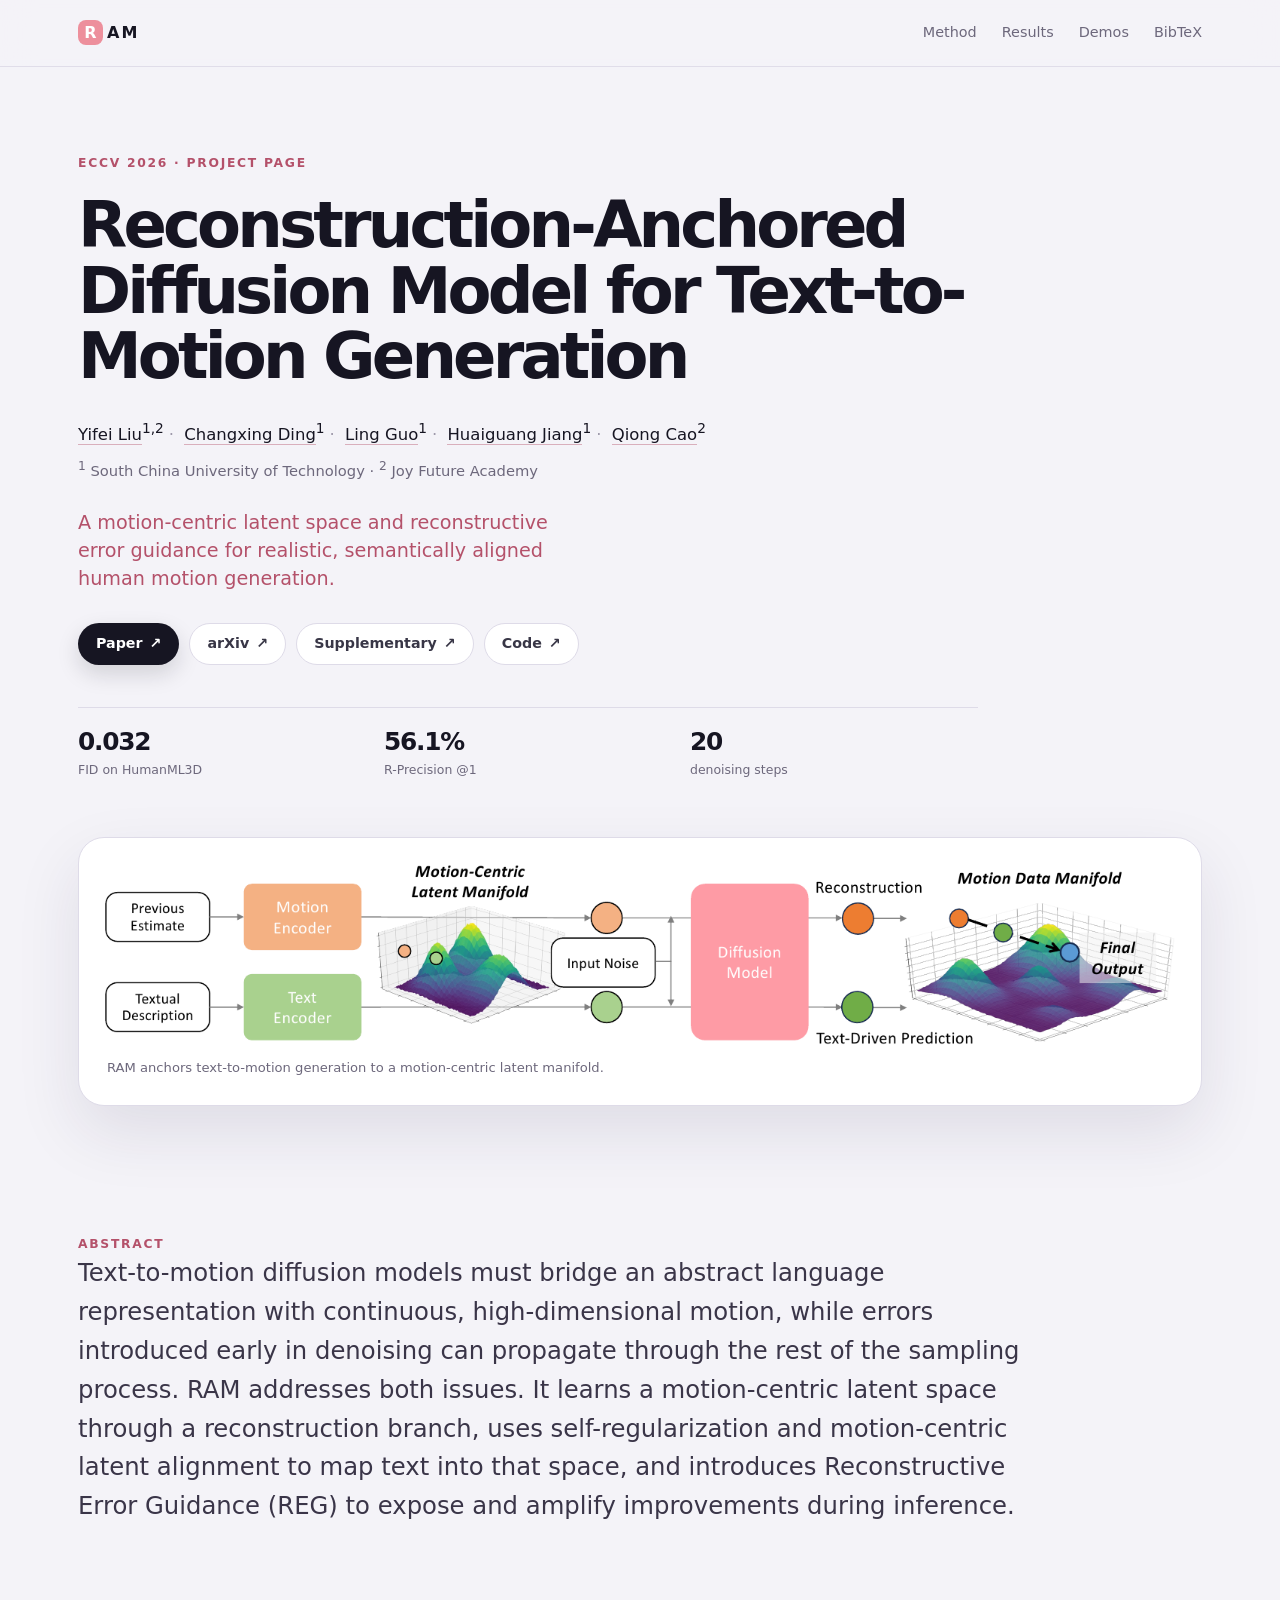
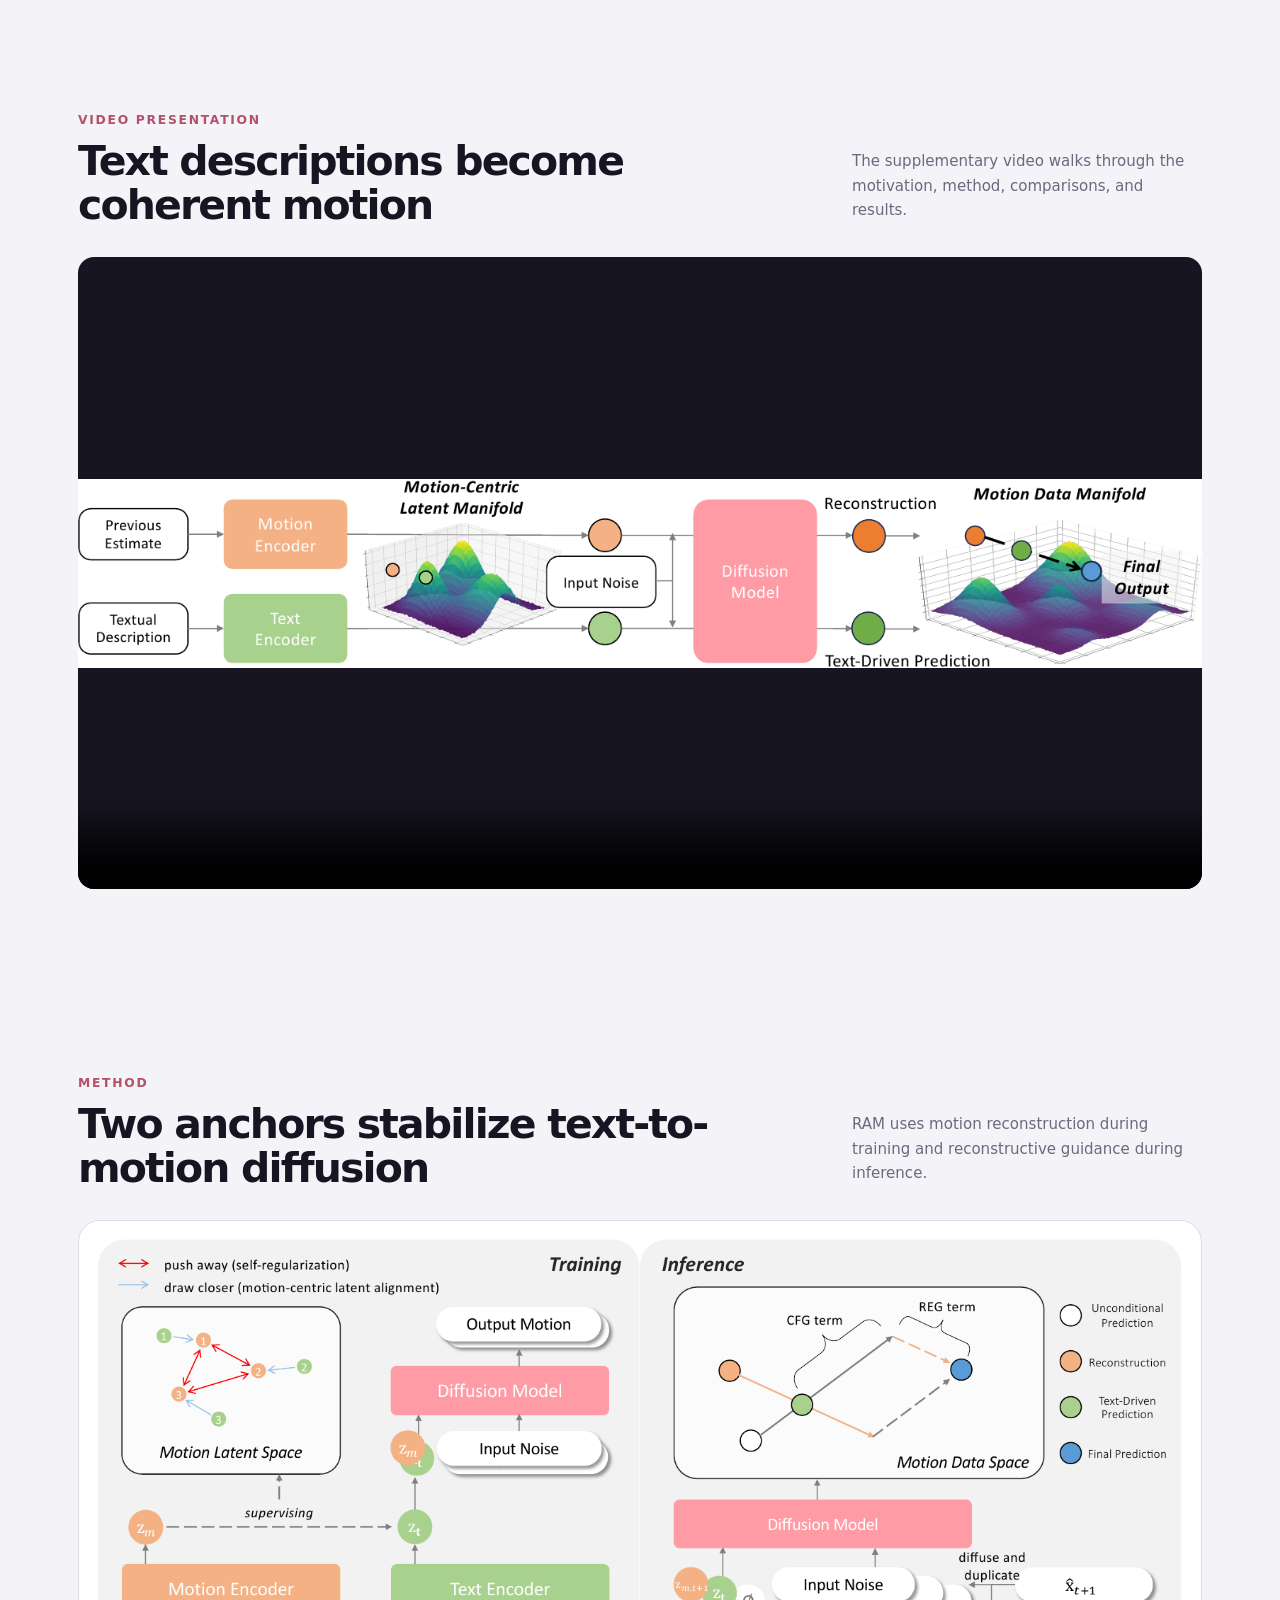
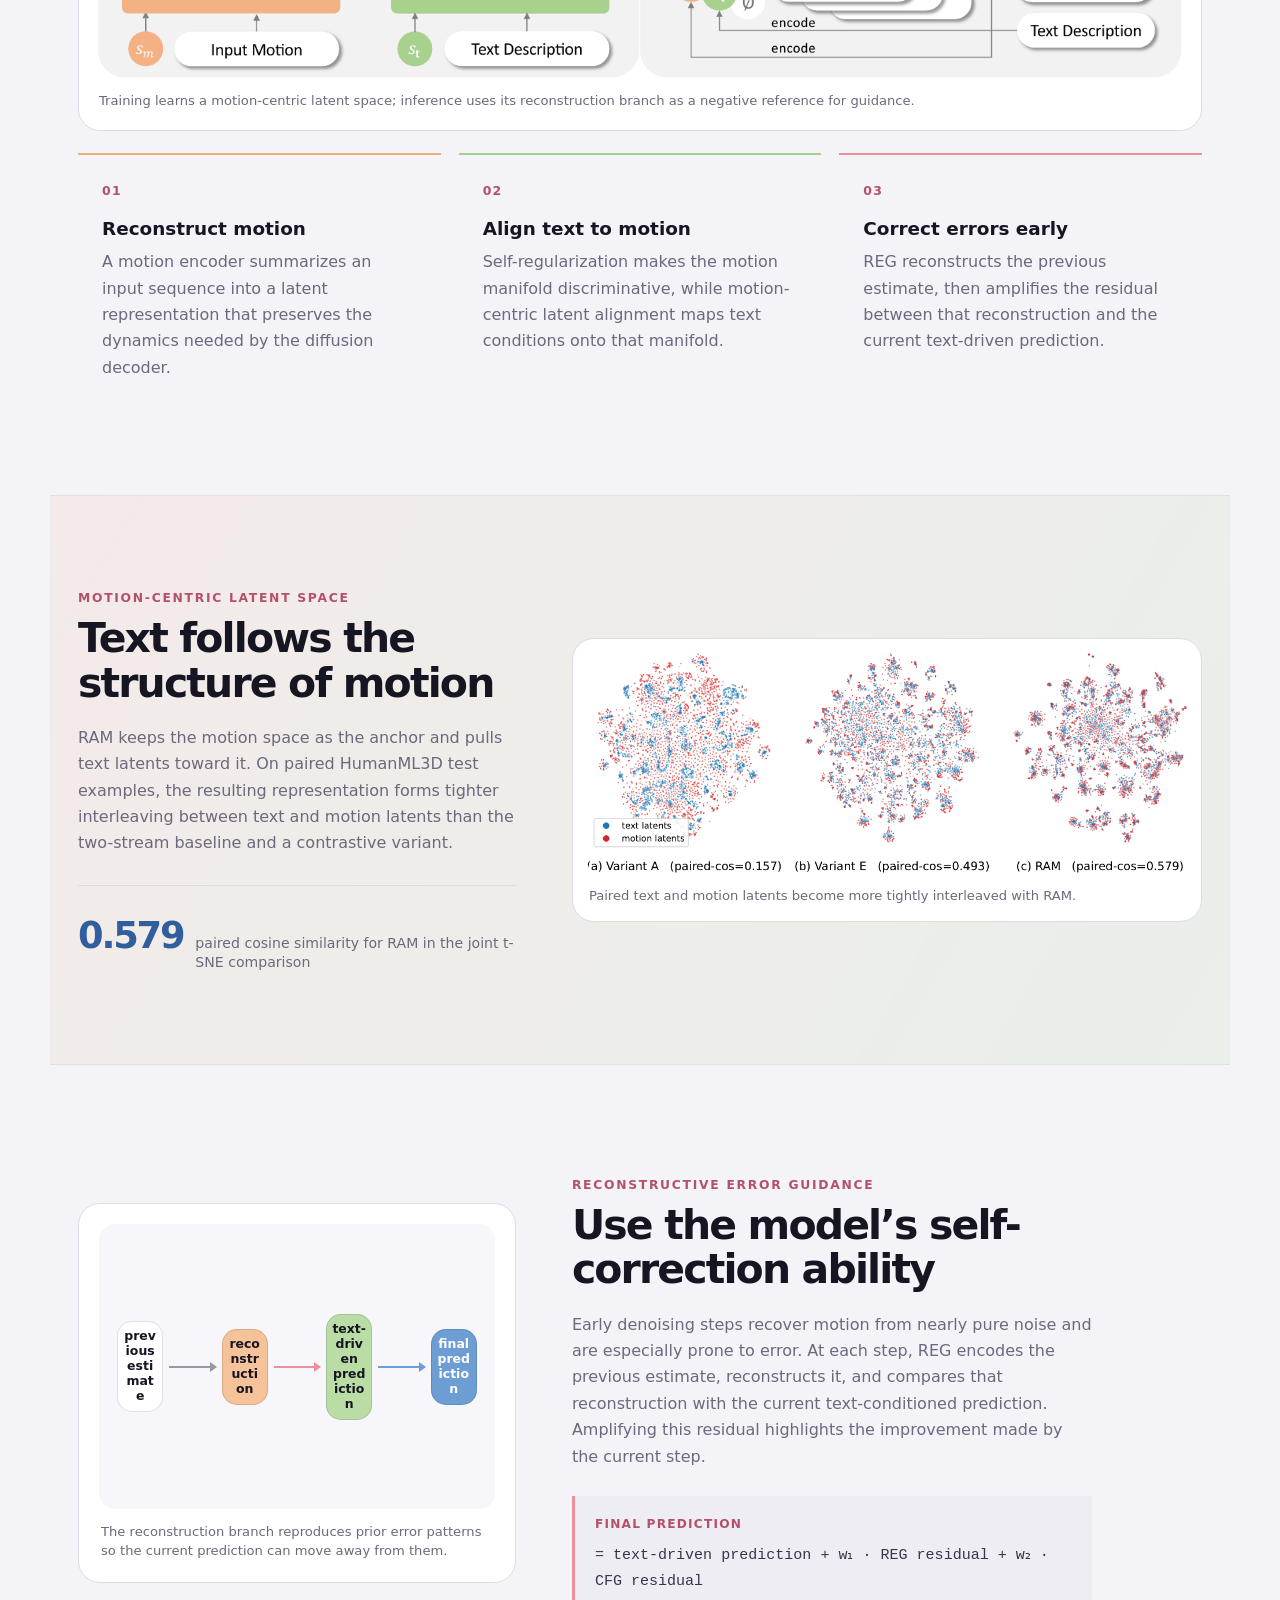
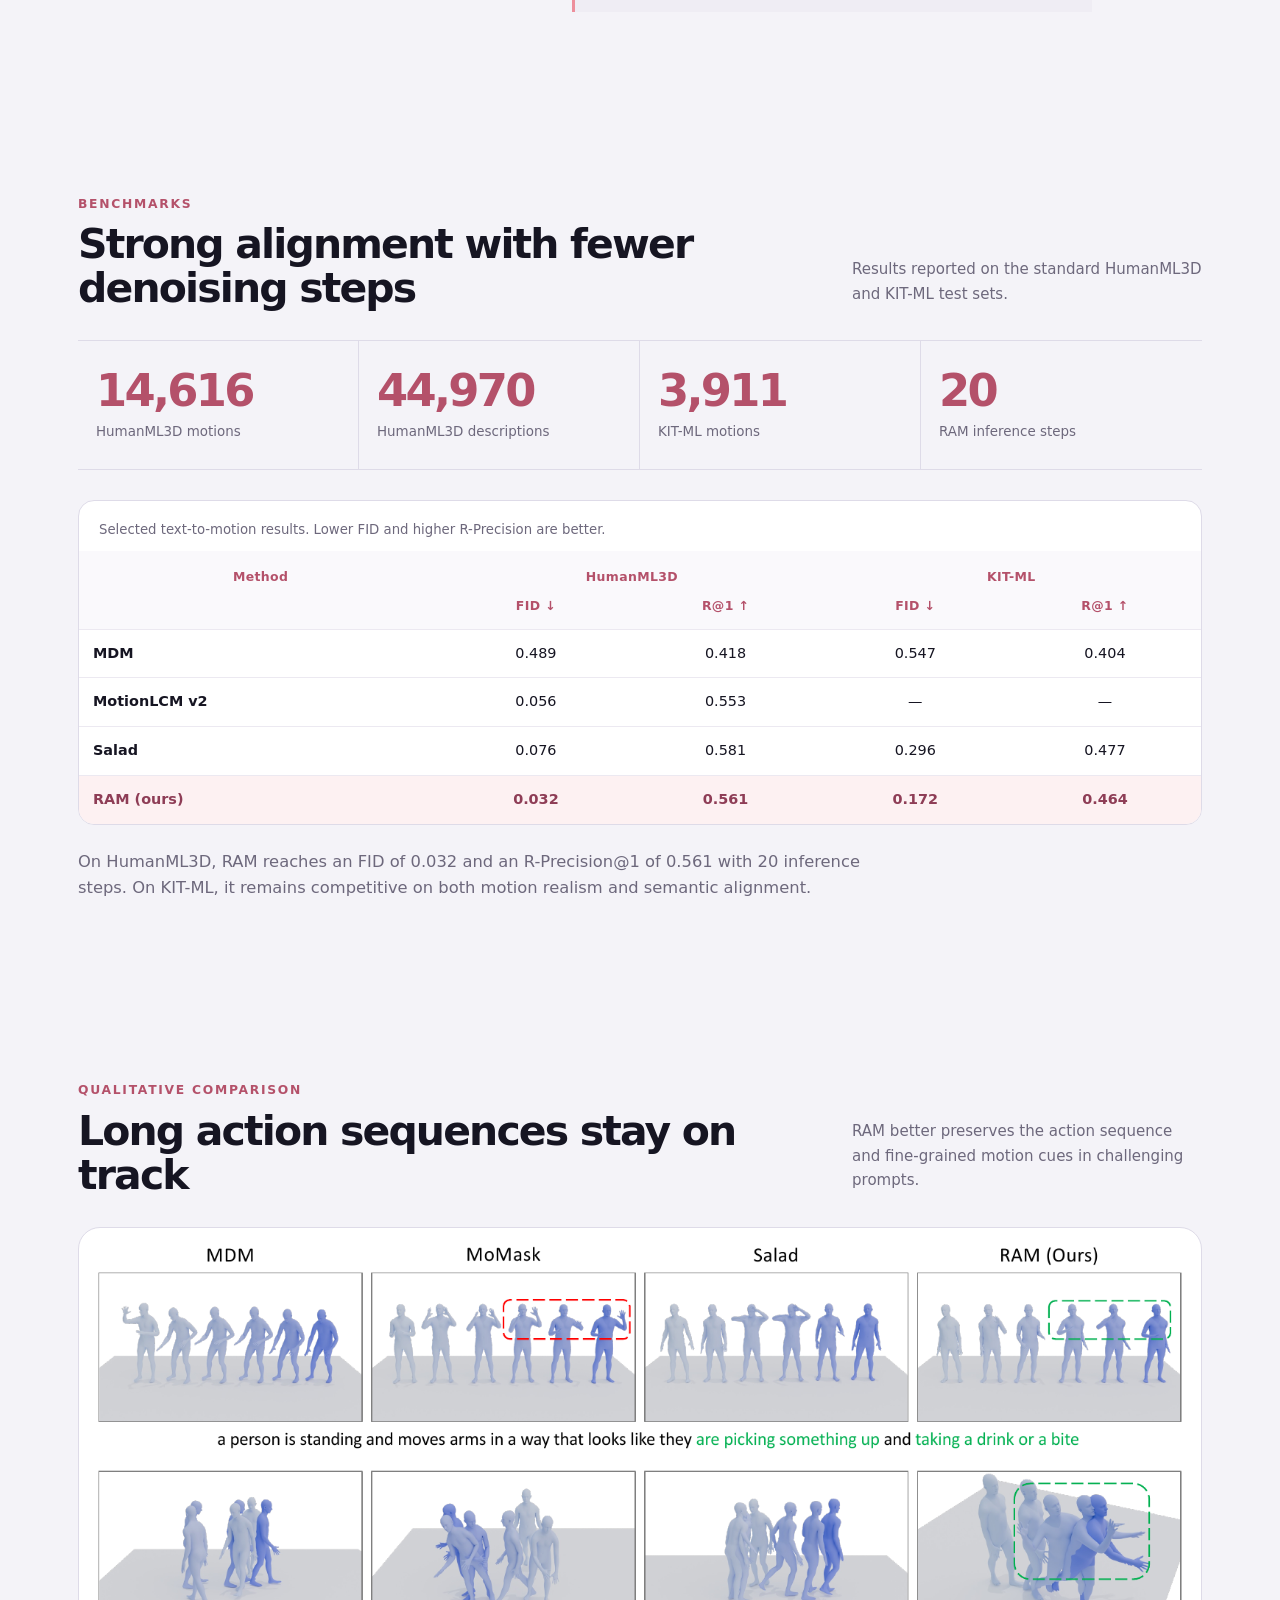
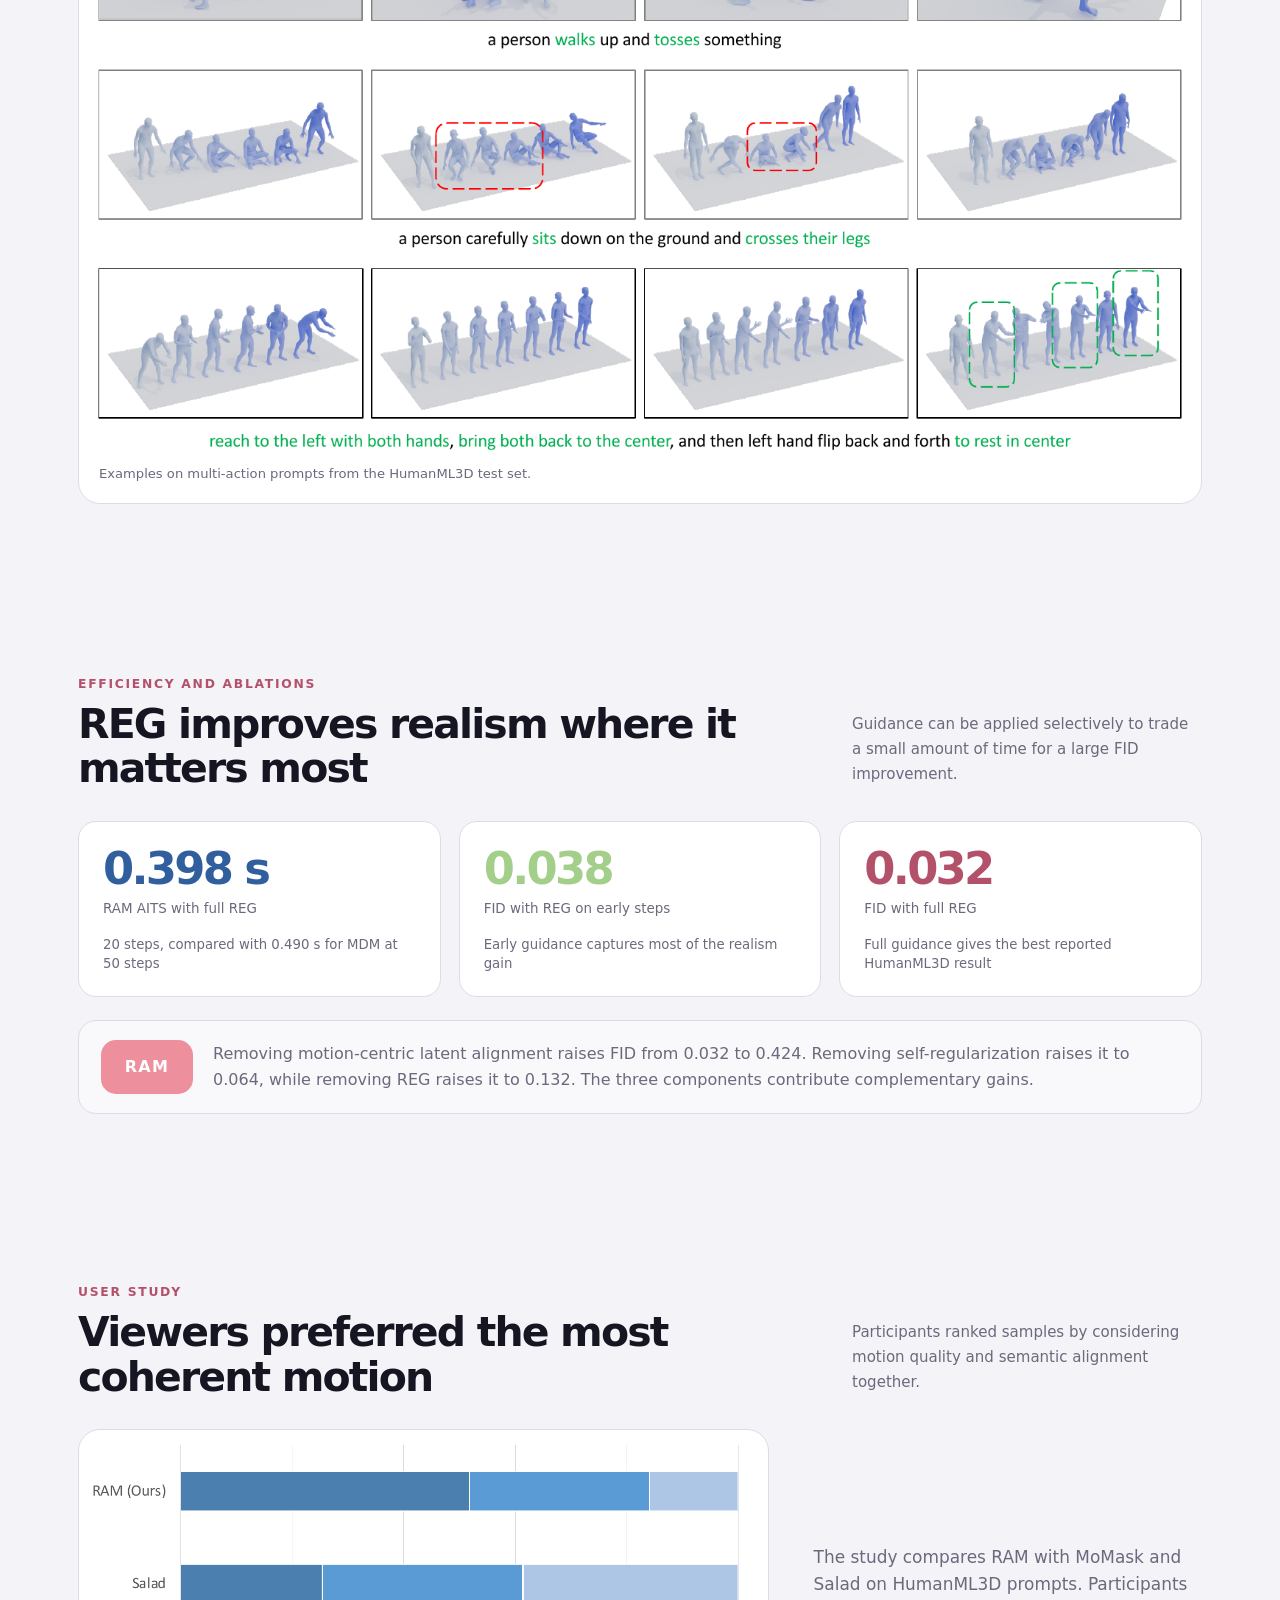
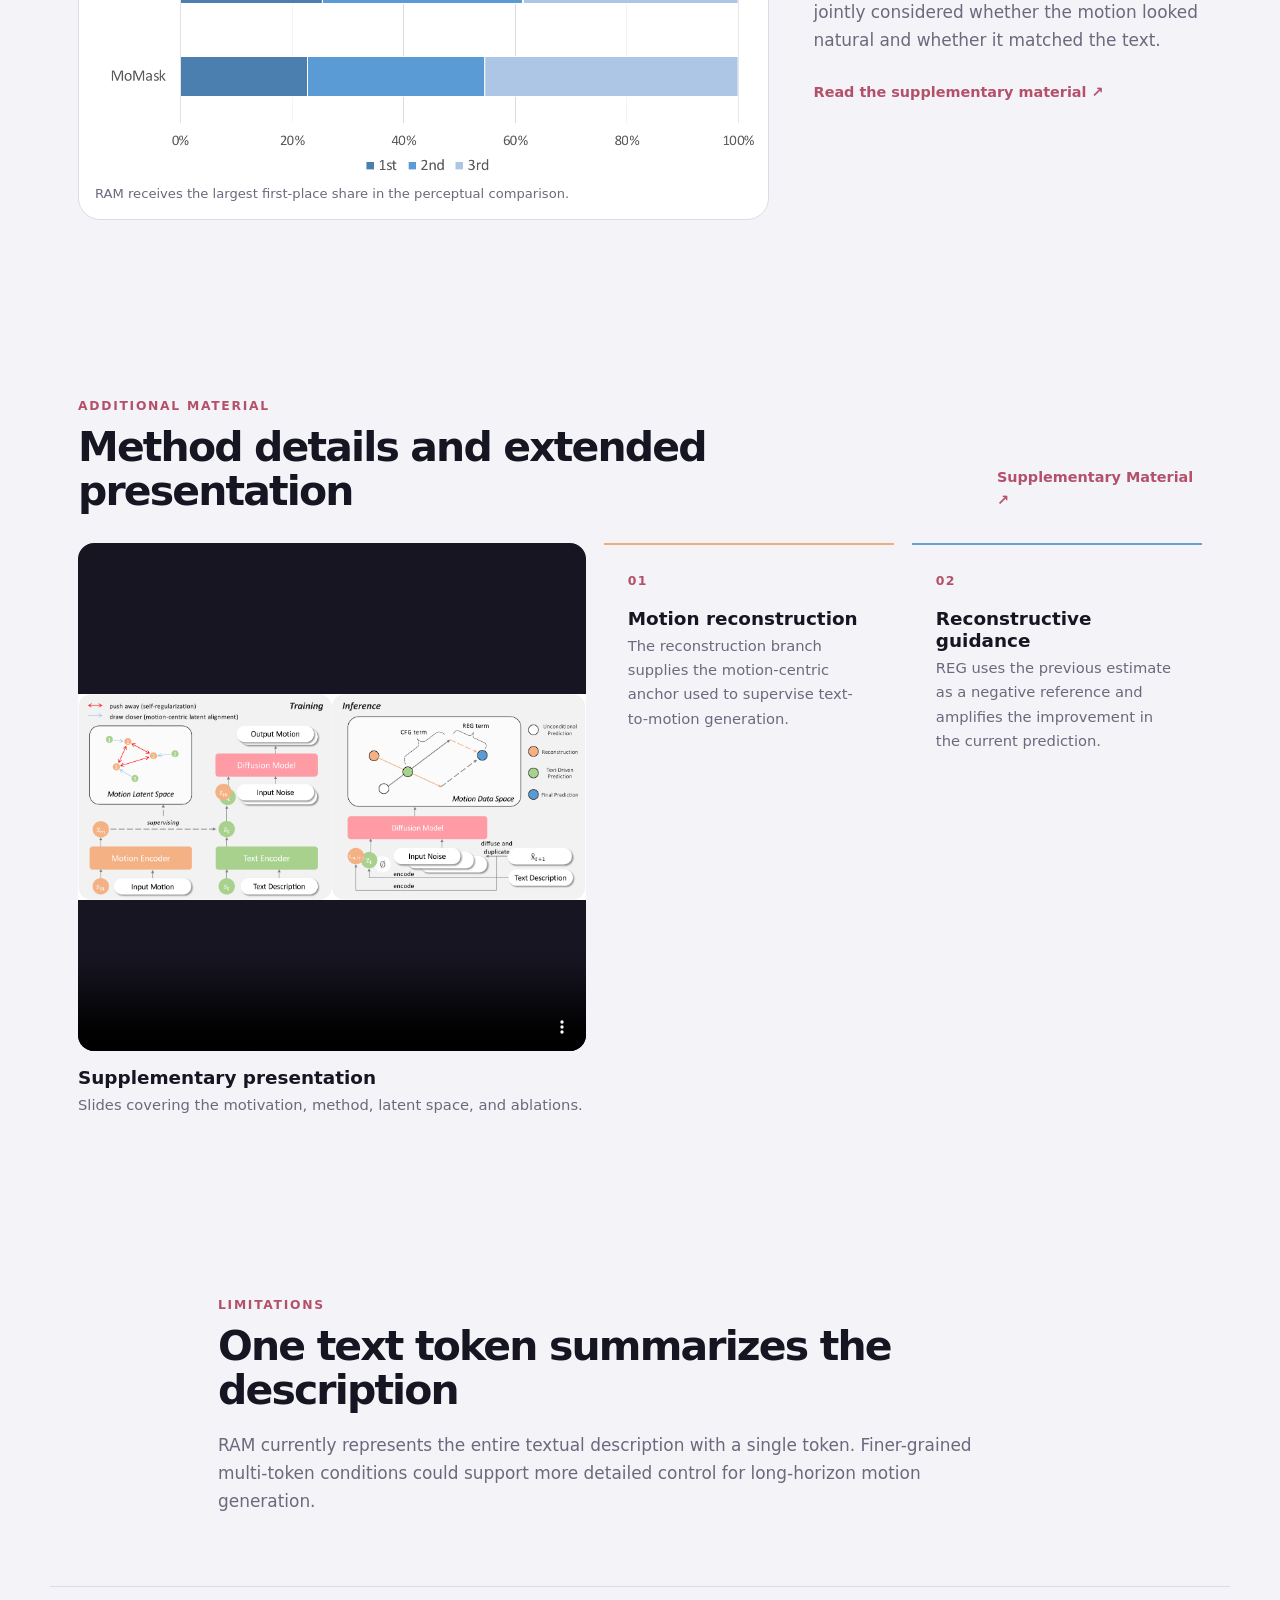
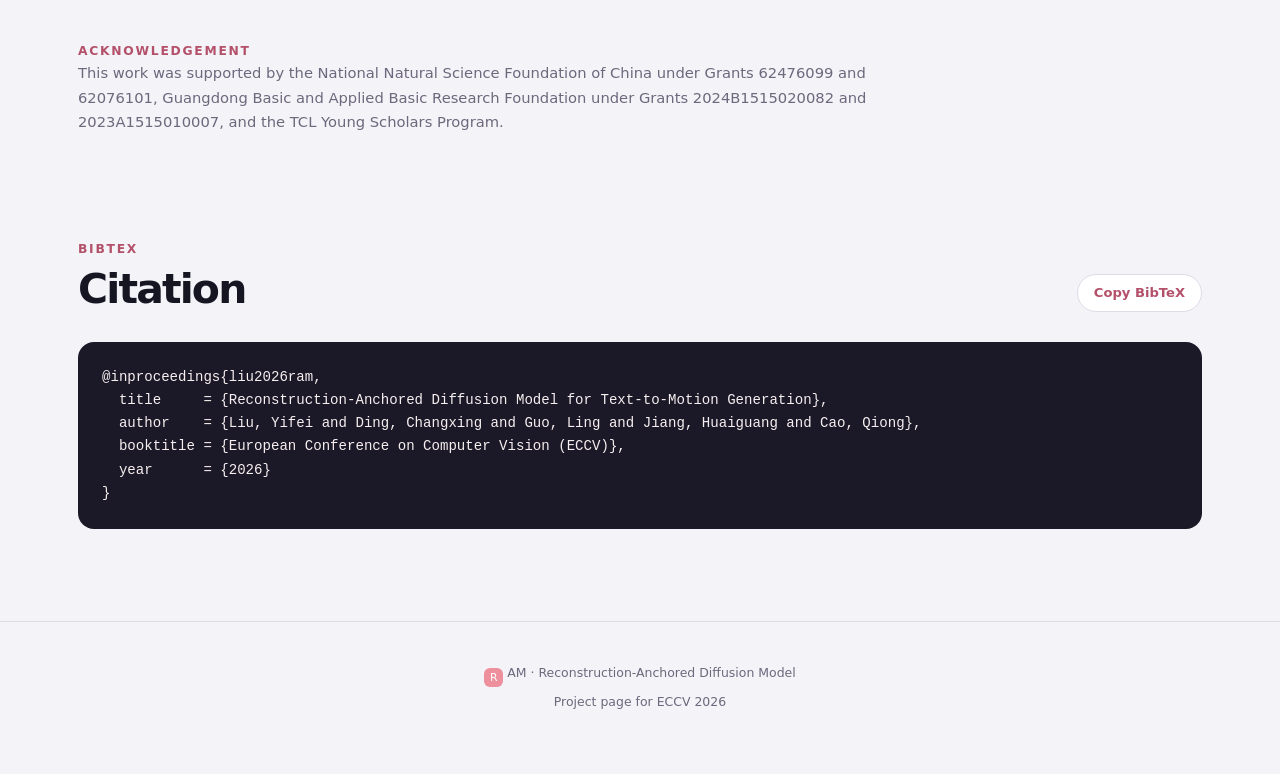
==== commit 13a1954c: "Update RAM code repository link" ====
--- a/RAM/index.html
+++ b/RAM/index.html
@@ -48,7 +48,7 @@
             <a class="button button-primary" href="https://feifeifeiliu.github.io/RAM/assets/docs/paper.pdf" target="_blank" rel="noreferrer">Paper <span>↗</span></a>
             <a class="button button-secondary" href="https://arxiv.org/pdf/2601.14788" target="_blank" rel="noreferrer">arXiv <span>↗</span></a>
             <a class="button button-secondary" href="https://feifeifeiliu.github.io/RAM/assets/docs/supplementary.pdf" target="_blank" rel="noreferrer">Supplementary <span>↗</span></a>
-            <span class="button button-muted" aria-disabled="true" title="The code repository will be added when the code is released">Code · coming soon</span>
+            <a class="button button-secondary" href="https://github.com/feifeifeiliu/RAM" target="_blank" rel="noreferrer">Code <span>↗</span></a>
           </div>
           <div class="hero-facts" aria-label="Headline results">
             <div><strong>0.032</strong><span>FID on HumanML3D</span></div>
--- a/RAM/styles.css
+++ b/RAM/styles.css
@@ -34,8 +34,8 @@
 .nav-links a:hover, .text-link:hover { color: var(--pink-dark); }
 
 .section-shell { max-width: var(--max); margin: 0 auto; padding: 92px 28px; }
-.hero { min-height: 720px; padding-top: 86px; display: grid; grid-template-columns: minmax(0, 0.91fr) minmax(0, 1.09fr); gap: 72px; align-items: center; }
-.hero-copy { max-width: 580px; }
+.hero { min-height: 720px; padding-top: 86px; display: block; }
+.hero-copy { max-width: 900px; }
 .eyebrow, .section-kicker { color: var(--pink-dark); font-size: 0.77rem; font-weight: 850; letter-spacing: 0.14em; text-transform: uppercase; }
 .eyebrow { margin: 0 0 20px; }
 h1, h2, h3, p { margin-top: 0; }
@@ -57,7 +57,7 @@
 .hero-facts { display: grid; grid-template-columns: repeat(3, 1fr); gap: 18px; margin-top: 42px; padding-top: 22px; border-top: 1px solid var(--line); }
 .hero-facts strong { display: block; color: var(--ink); font-size: 1.55rem; letter-spacing: -0.05em; line-height: 1; }
 .hero-facts span { display: block; margin-top: 8px; color: var(--muted); font-size: 0.78rem; line-height: 1.35; }
-.hero-figure { margin: 0; padding: 19px; background: var(--surface); border: 1px solid var(--line); border-radius: 26px; box-shadow: 0 26px 65px rgba(38, 31, 65, 0.10); }
+.hero-figure { max-width: 1180px; margin: 58px auto 0; padding: 26px; background: var(--surface); border: 1px solid var(--line); border-radius: 26px; box-shadow: 0 26px 65px rgba(38, 31, 65, 0.10); }
 .hero-figure img { width: 100%; border-radius: 16px; background: #fff; }
 figcaption { color: var(--muted); font-size: 0.82rem; line-height: 1.45; padding: 13px 2px 2px; }
 
@@ -93,7 +93,7 @@
 .reg-section { padding-top: 110px; padding-bottom: 110px; }
 .reg-card { padding: 20px; }
 .reg-visual { min-height: 285px; display: grid; grid-template-columns: repeat(7, minmax(0, 1fr)); align-items: center; gap: 6px; padding: 28px 18px; border-radius: 16px; background: #f7f6fa; }
-.reg-node { min-height: 70px; display: grid; place-items: center; text-align: center; padding: 7px; border: 1px solid rgba(22, 21, 34, 0.13); border-radius: 15px; font-size: 0.78rem; line-height: 1.2; font-weight: 750; }
+.reg-node { min-width: 0; min-height: 70px; box-sizing: border-box; display: grid; place-items: center; text-align: center; padding: 7px 5px; border: 1px solid rgba(22, 21, 34, 0.13); border-radius: 15px; font-size: 0.78rem; line-height: 1.2; font-weight: 750; overflow-wrap: anywhere; }
 .node-white { background: #fff; }
 .node-orange { background: #f5c29a; }
 .node-green { background: #b9dda4; }
@@ -165,7 +165,7 @@
 .footer-mark { width: 19px; height: 19px; border-radius: 6px; font-size: 0.68rem; vertical-align: -4px; }
 
 @media (max-width: 900px) {
-  .hero { grid-template-columns: 1fr; gap: 38px; min-height: auto; }
+  .hero { min-height: auto; }
   .hero-copy { max-width: 680px; }
   .hero-figure { max-width: 780px; }
   .split-section { grid-template-columns: 1fr; gap: 30px; }
@@ -181,6 +181,7 @@
   .nav-links { gap: 12px; font-size: 0.78rem; }
   .section-shell { padding: 64px 18px; }
   .hero { padding-top: 54px; }
+  .hero-figure { margin-top: 38px; padding: 16px; }
   h1 { font-size: clamp(2.6rem, 13vw, 4rem); }
   h2 { font-size: 2rem; }
   .section-heading { display: block; }
@@ -197,4 +198,3 @@
   .ablation-note { grid-template-columns: 1fr; }
   pre { padding: 17px; font-size: 0.78rem; }
 }
-
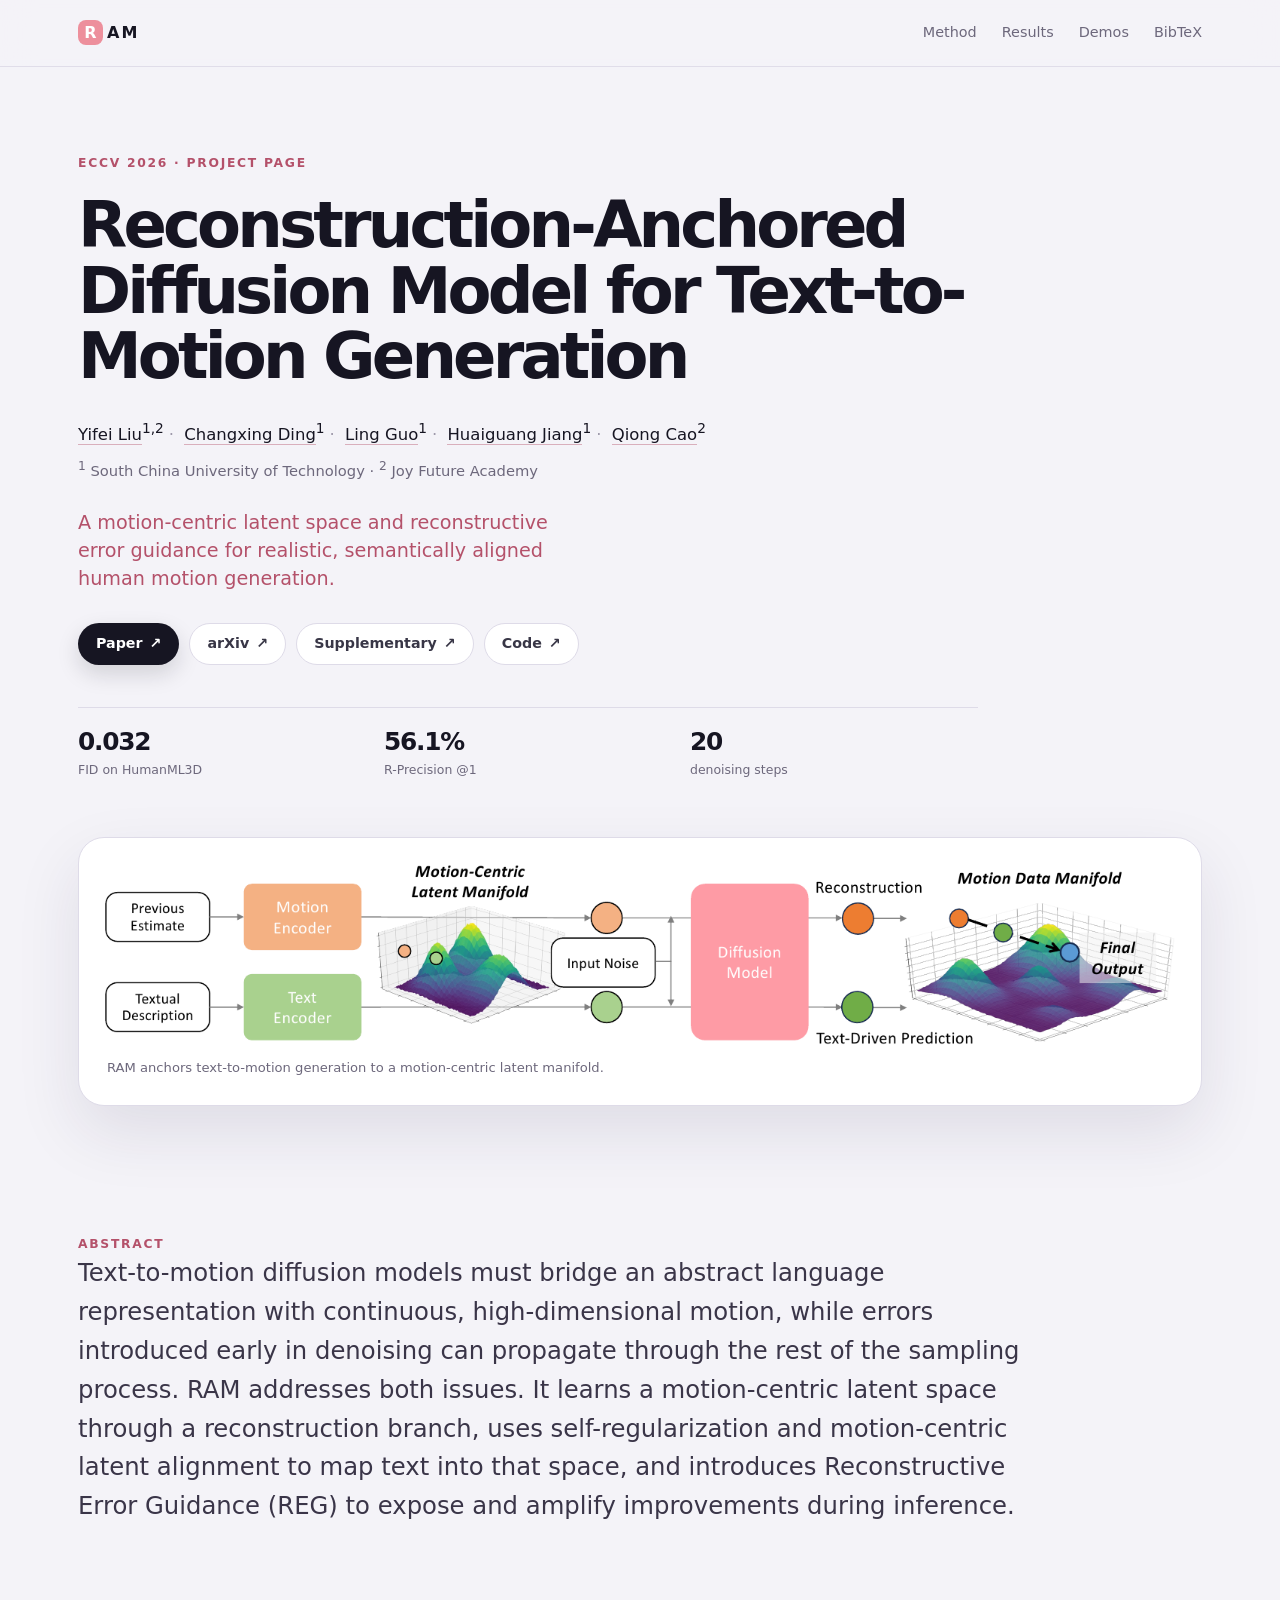
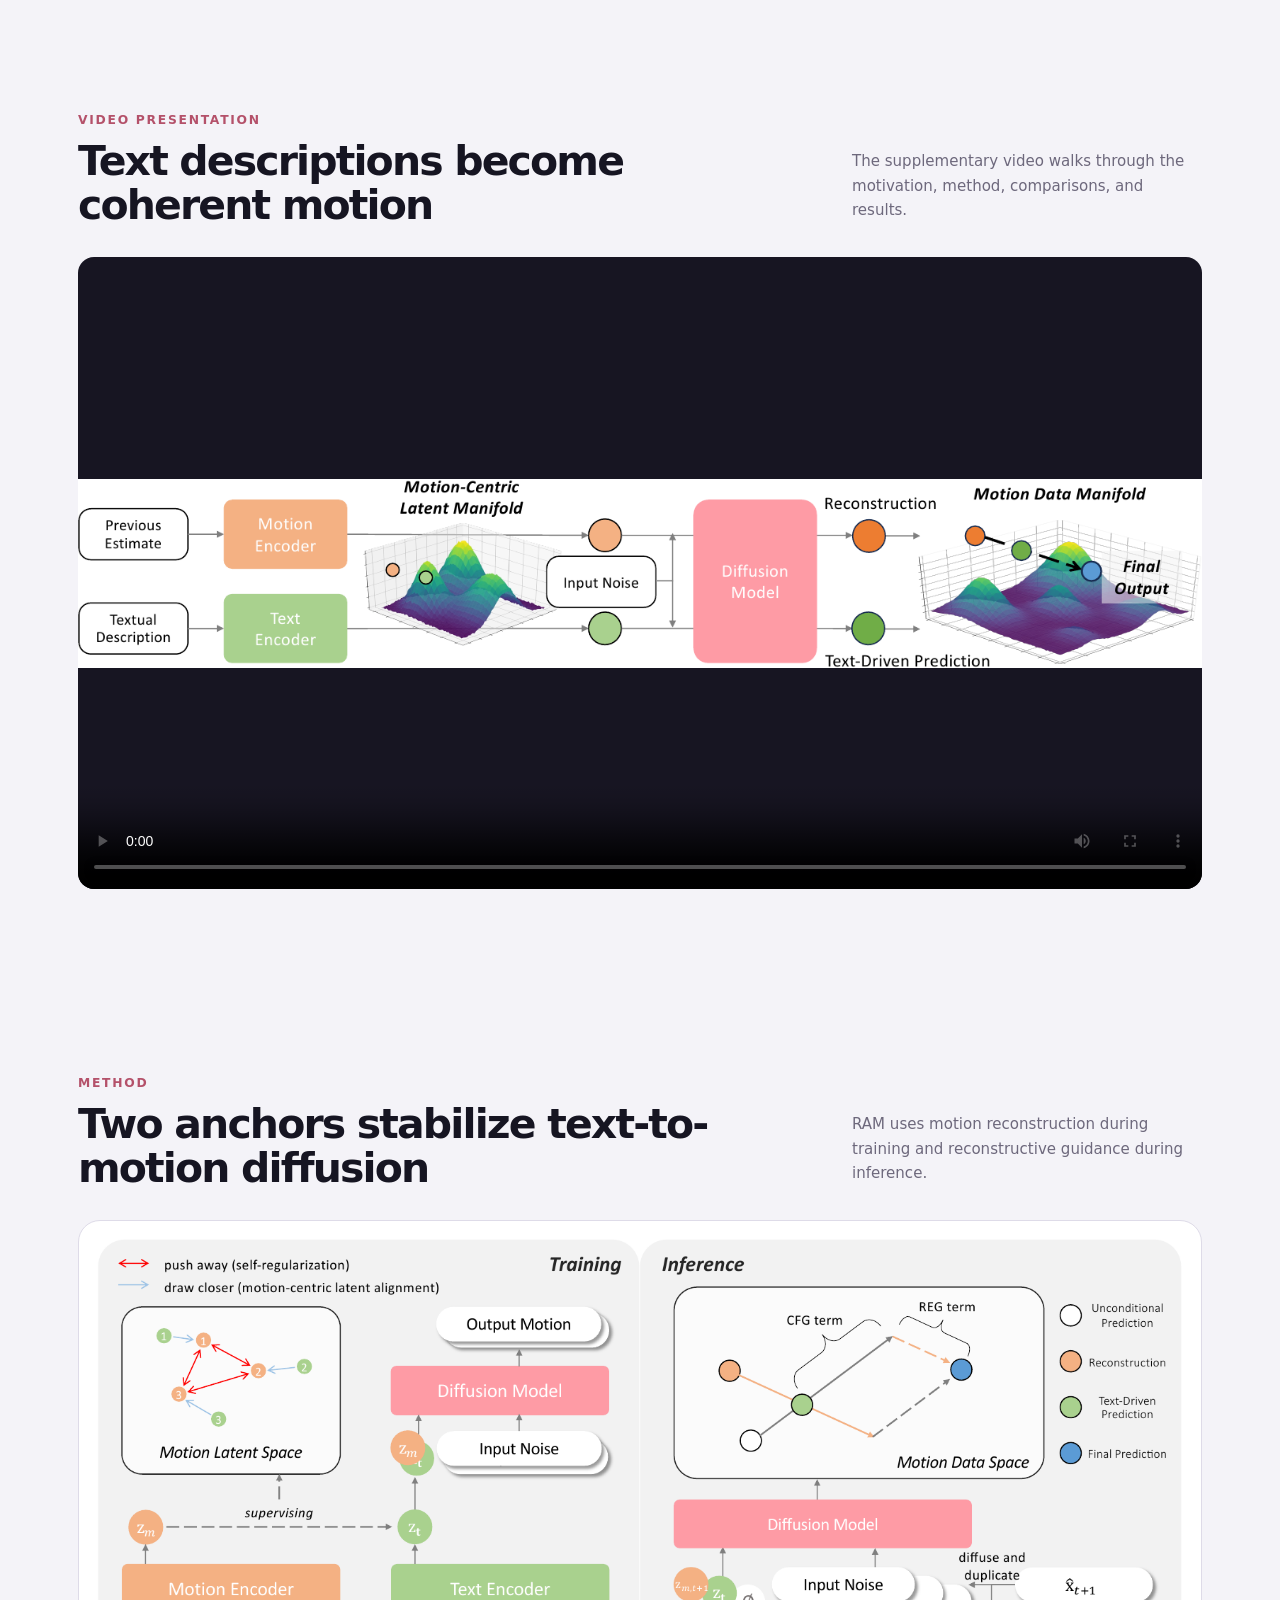
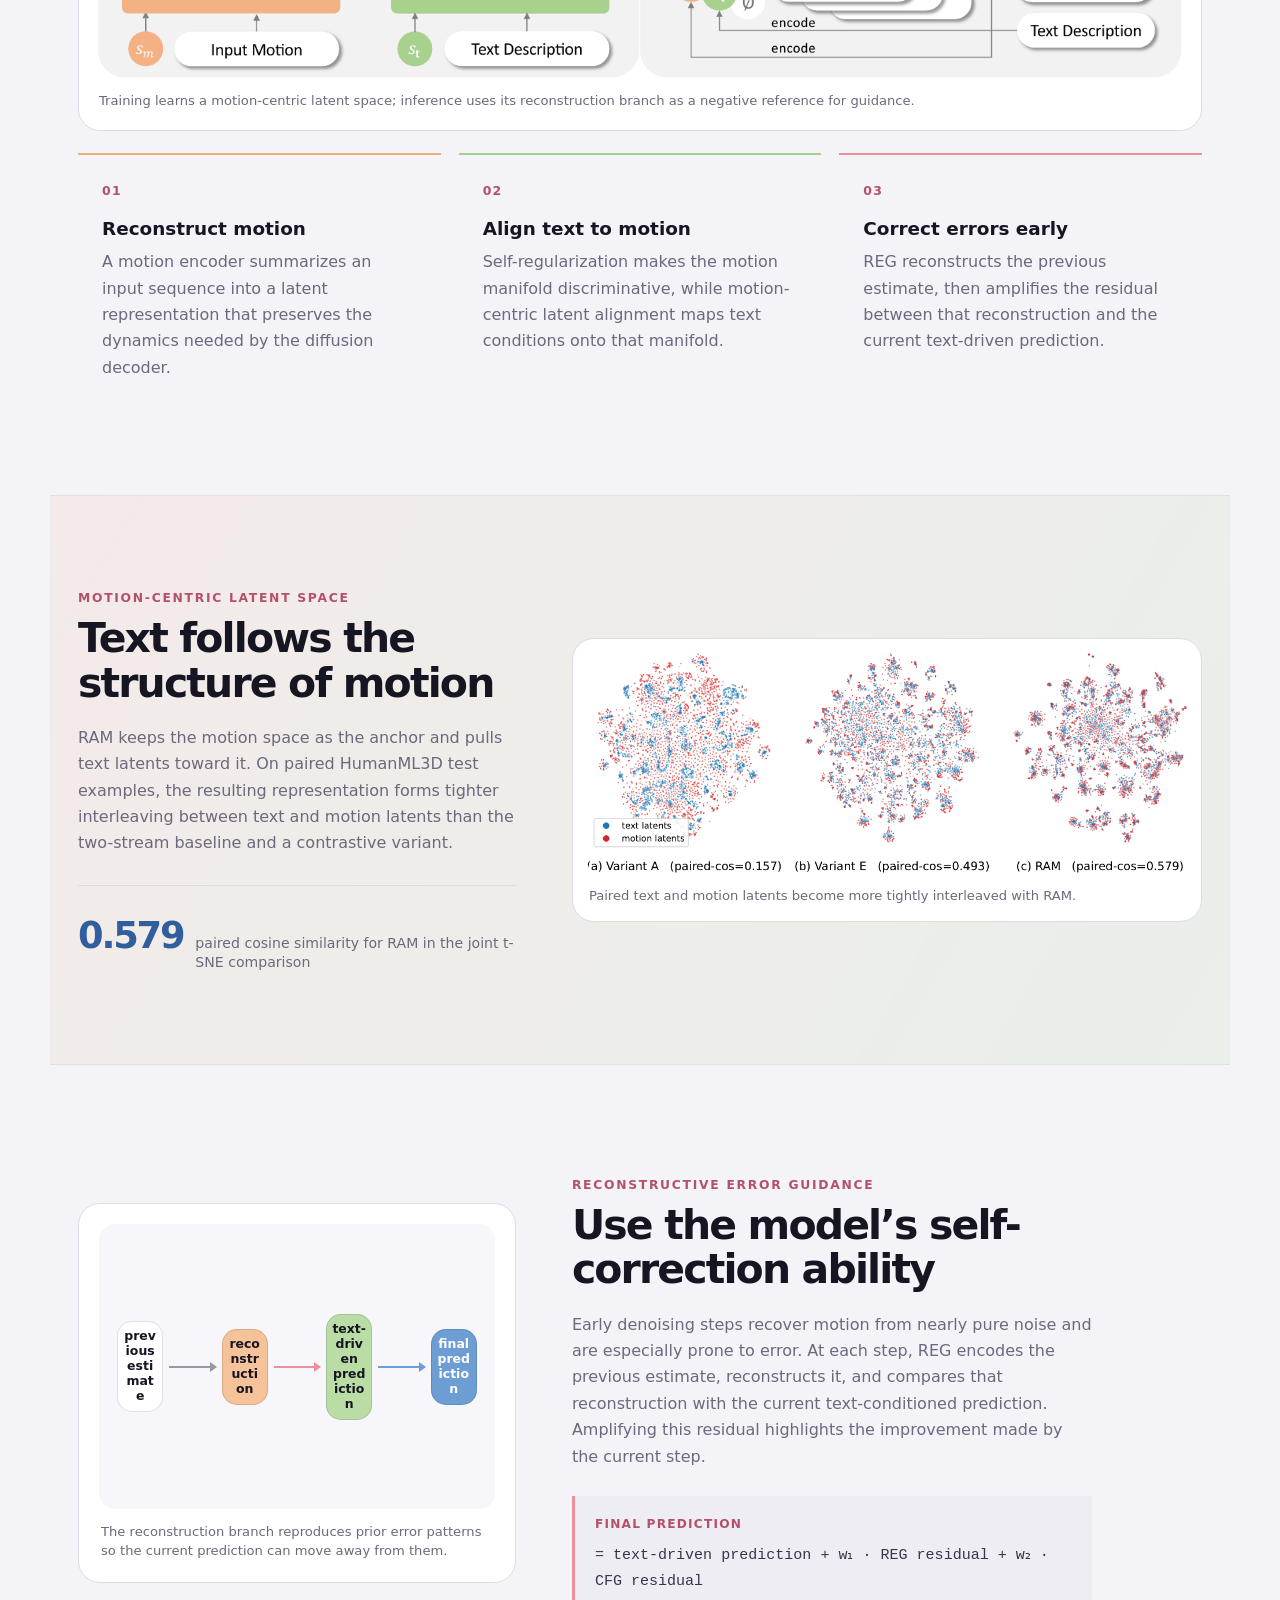
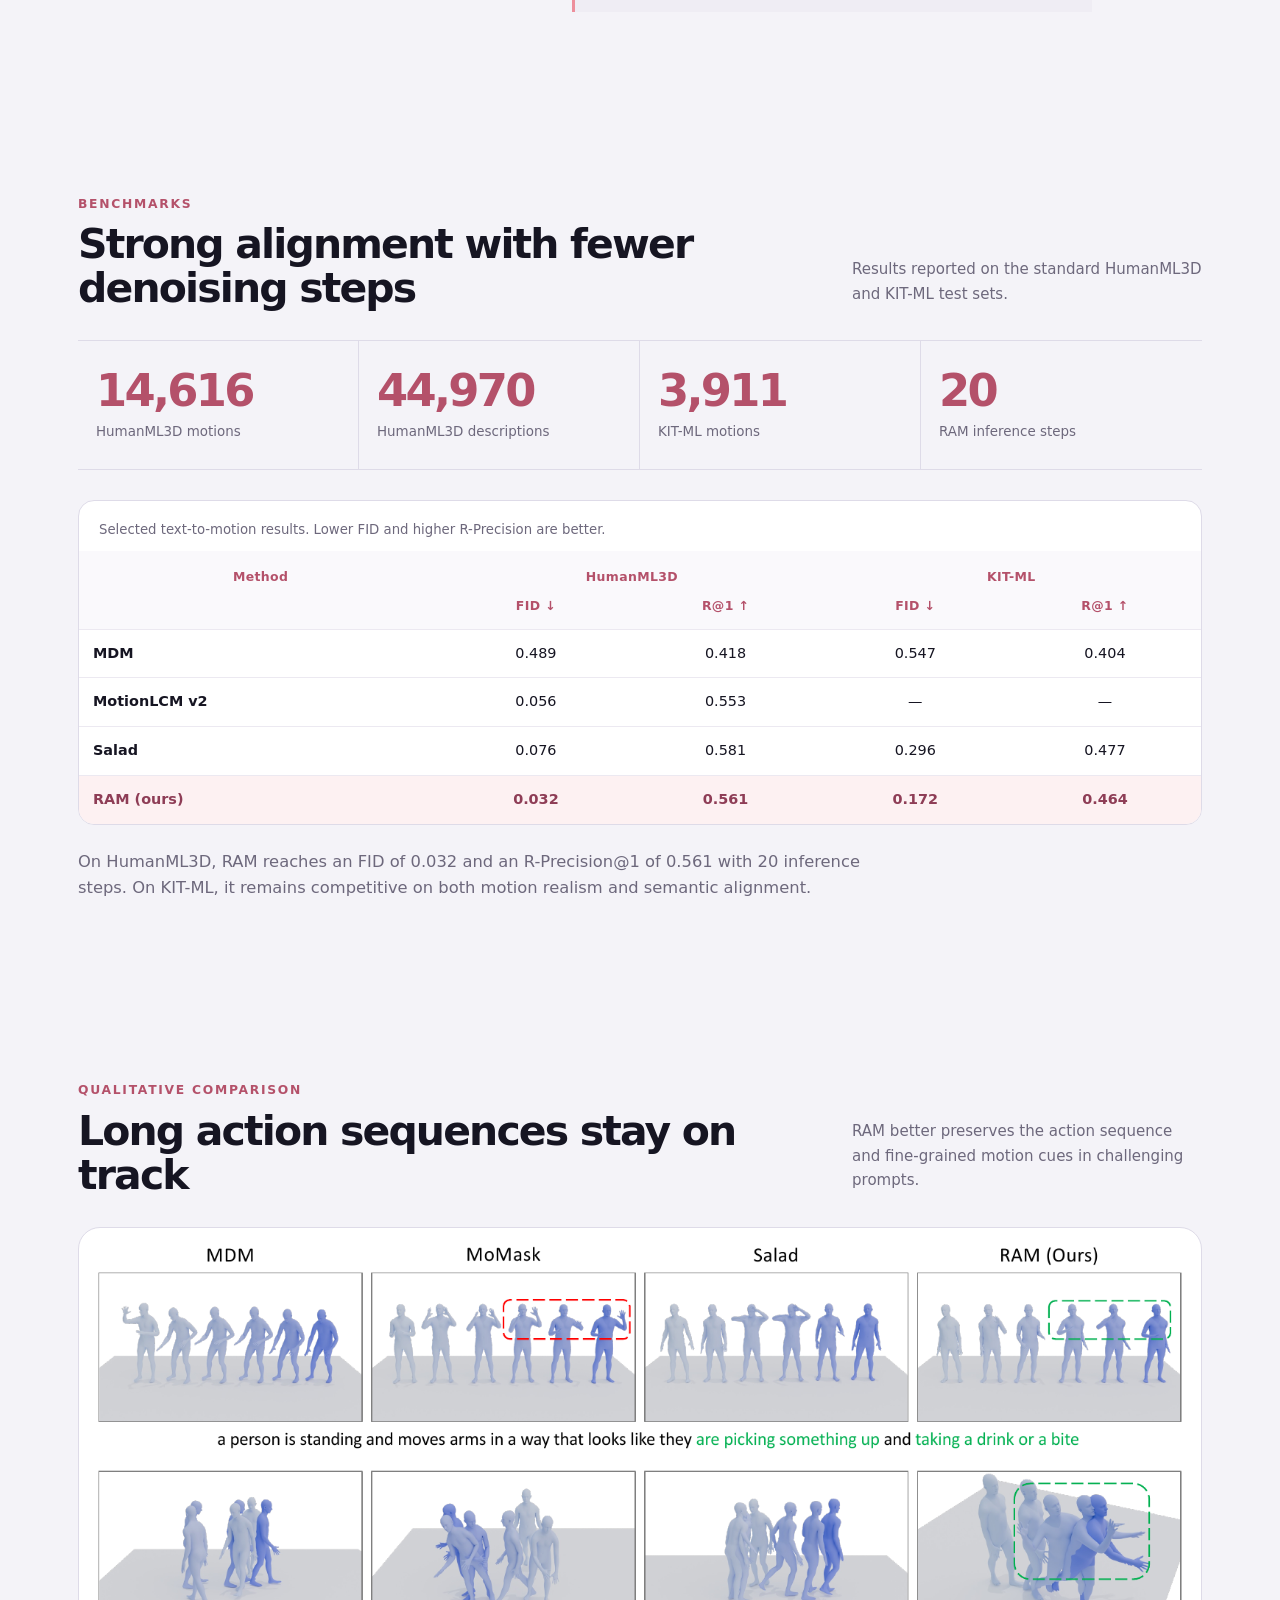
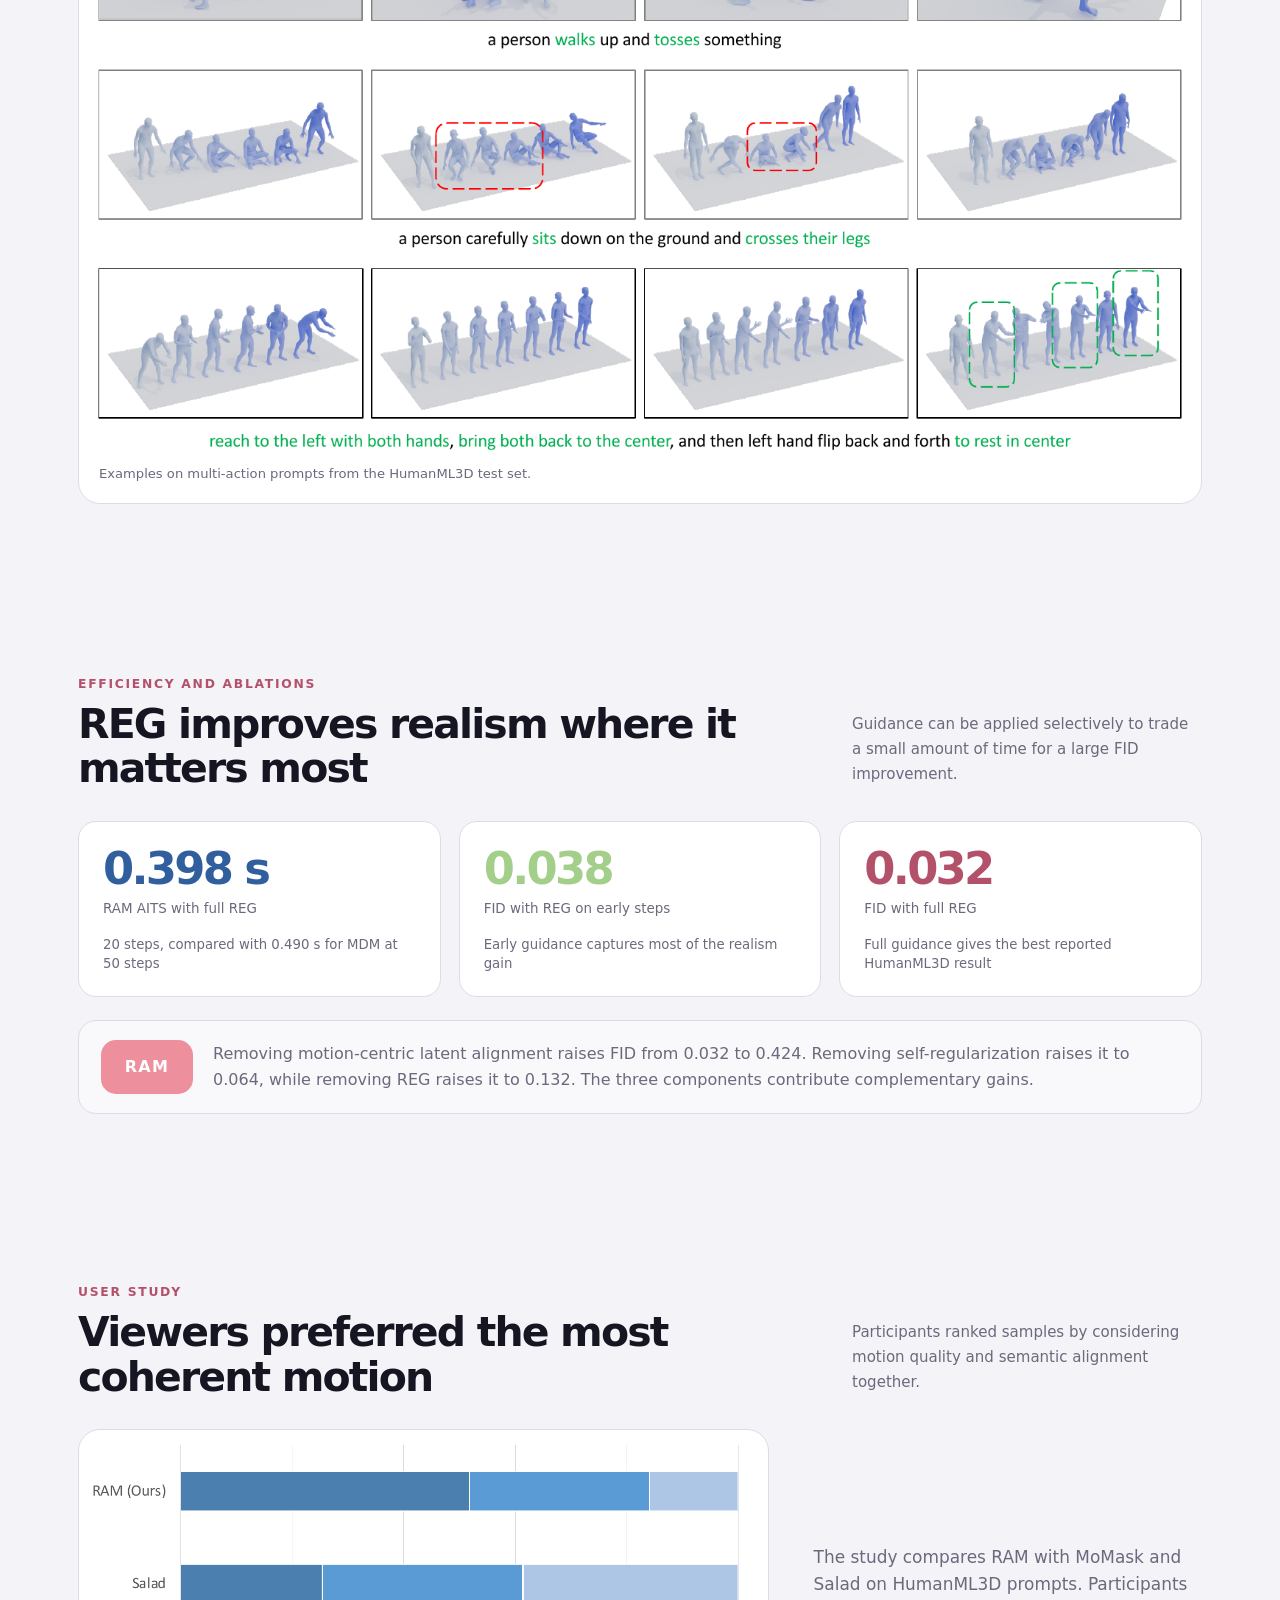
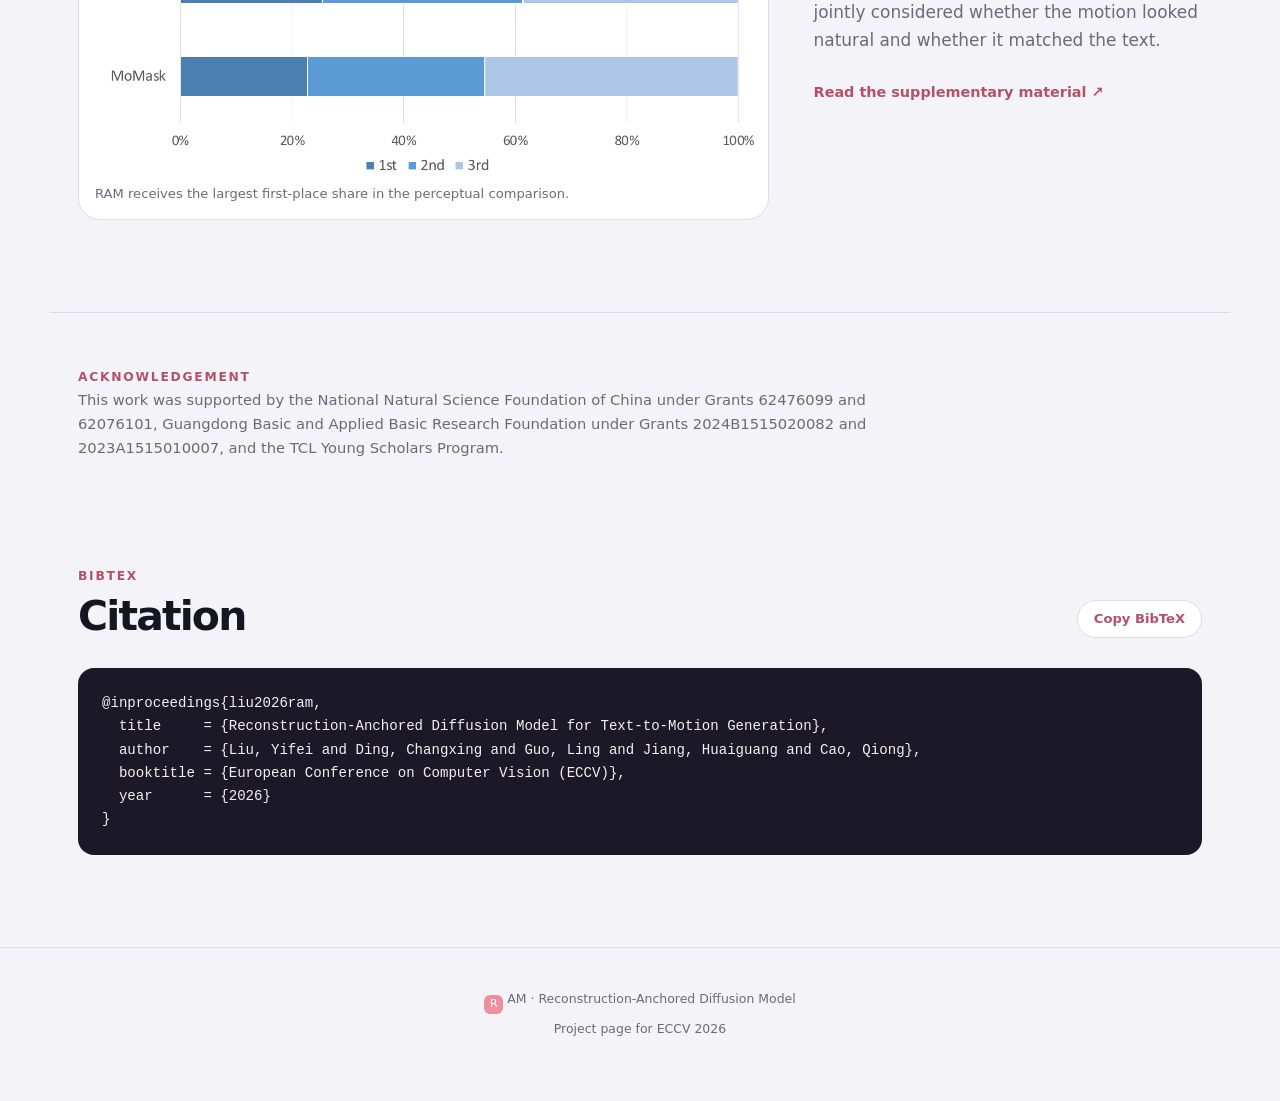
==== commit 1905c3b0: "Remove additional material and limitations sections" ====
--- a/RAM/index.html
+++ b/RAM/index.html
@@ -258,42 +258,6 @@
         </div>
       </section>
 
-      <section class="section-shell gallery-section">
-        <div class="section-heading">
-          <div>
-            <div class="section-kicker">Additional material</div>
-            <h2>Method details and extended presentation</h2>
-          </div>
-          <a class="text-link" href="https://feifeifeiliu.github.io/RAM/assets/docs/supplementary.pdf" target="_blank" rel="noreferrer">Supplementary Material ↗</a>
-        </div>
-        <div class="video-gallery">
-          <article class="gallery-item">
-            <div class="video-frame"><video controls playsinline preload="none" poster="assets/images/framework.png"><source src="assets/videos/supplementary-presentation.mp4" type="video/mp4" /></video></div>
-            <h3>Supplementary presentation</h3>
-            <p>Slides covering the motivation, method, latent space, and ablations.</p>
-          </article>
-          <article class="gallery-item gallery-copy-card">
-            <div class="gallery-icon">01</div>
-            <h3>Motion reconstruction</h3>
-            <p>The reconstruction branch supplies the motion-centric anchor used to supervise text-to-motion generation.</p>
-          </article>
-          <article class="gallery-item gallery-copy-card">
-            <div class="gallery-icon">02</div>
-            <h3>Reconstructive guidance</h3>
-            <p>REG uses the previous estimate as a negative reference and amplifies the improvement in the current prediction.</p>
-          </article>
-        </div>
-      </section>
-
-      <section class="section-shell limitations-section">
-        <div class="section-kicker">Limitations</div>
-        <h2>One text token summarizes the description</h2>
-        <p>
-          RAM currently represents the entire textual description with a single token. Finer-grained
-          multi-token conditions could support more detailed control for long-horizon motion generation.
-        </p>
-      </section>
-
       <section class="section-shell ack-section">
         <div class="section-kicker">Acknowledgement</div>
         <p>
